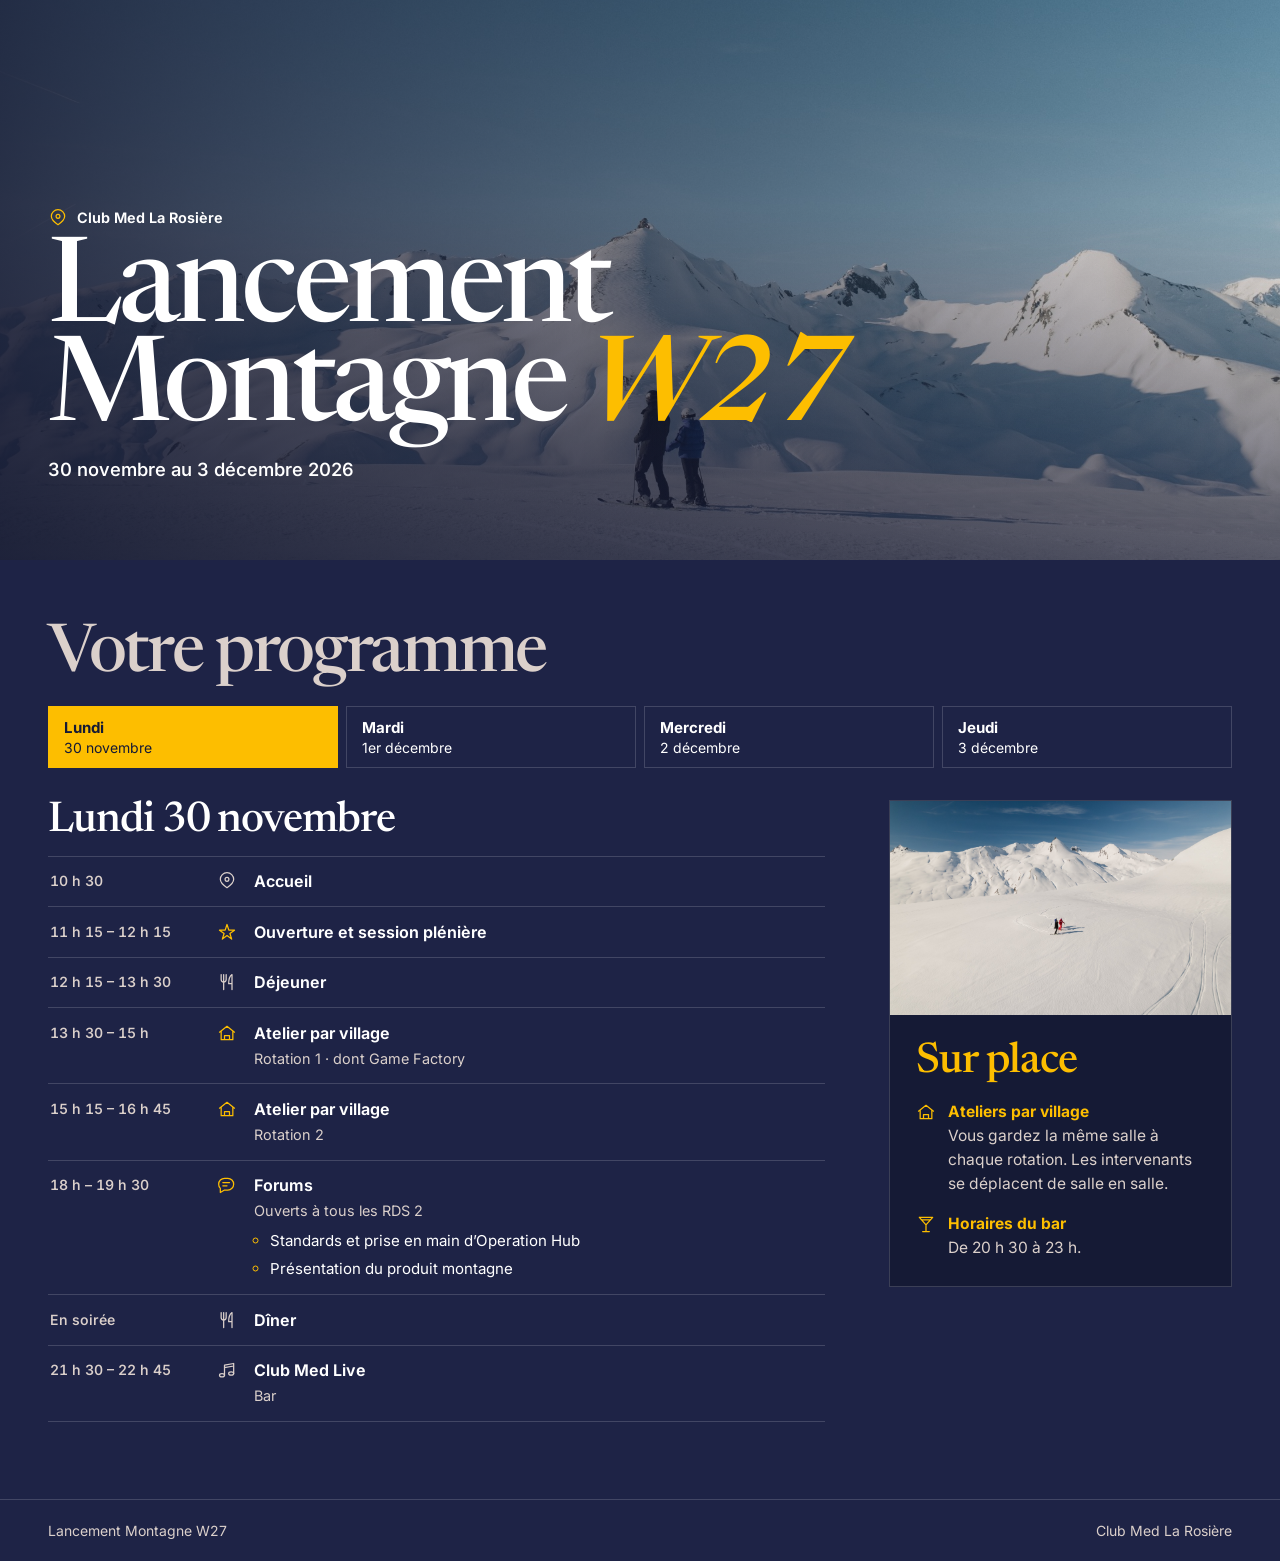
==== index.html @ f96a7f8c "Add files via upload" ====
<!doctype html>
<html lang="fr">
<head>
  <meta charset="utf-8">
  <meta name="viewport" content="width=device-width, initial-scale=1">
  <meta name="description" content="Le programme du Lancement Montagne W27 à La Rosière, du 30 novembre au 3 décembre 2026.">
  <meta name="theme-color" content="#1e2346">
  <title>Programme | Lancement Montagne W27</title>
  <link rel="stylesheet" href="style.css">
  <script src="programme.js" defer></script>
</head>
<body>
  <svg class="sprites" xmlns="http://www.w3.org/2000/svg" aria-hidden="true"><symbol id="icon-pin" viewbox="0 0 24 24"><path d="M20 10c0 5-8 10-8 10S4 15 4 10a8 8 0 1 1 16 0Z"></path><circle cx="12" cy="10" r="2.3"></circle></symbol><symbol id="icon-workshop" viewbox="0 0 24 24"><rect x="3" y="4" width="18" height="12" rx="1.5"></rect><path d="M12 16v4m-4 1h8M7 12l3-3 2 2 4-4"></path></symbol><symbol id="icon-village" viewbox="0 0 24 24"><path d="M3 11l9-7 9 7m-16-1v10h14V10m-10 10v-5h6v5"></path></symbol><symbol id="icon-forum" viewbox="0 0 24 24"><path d="M20 11a7 7 0 0 1-7 7H9l-5 3v-5a7 7 0 0 1-2-5 7 7 0 0 1 7-7h4a7 7 0 0 1 7 7Z"></path><path d="M7 9h8m-8 4h5"></path></symbol><symbol id="icon-bar" viewbox="0 0 24 24"><path d="M4 4h16l-8 9-8-9Zm8 9v7m-4 1h8M7 7h10"></path></symbol><symbol id="icon-meal" viewbox="0 0 24 24"><path d="M5 3v6a3 3 0 0 0 6 0V3M8 3v18m10 0V3c-3 2-4 6-4 11h4"></path></symbol><symbol id="icon-music" viewbox="0 0 24 24"><path d="M9 17V5l11-2v12M9 8l11-2"></path><ellipse cx="6" cy="17" rx="3" ry="2"></ellipse><ellipse cx="17" cy="15" rx="3" ry="2"></ellipse></symbol><symbol id="icon-event" viewbox="0 0 24 24"><path d="M12 3l2.2 6.8H21l-5.5 4 2.1 6.7-5.6-4.2-5.6 4.2 2.1-6.7L3 9.8h6.8L12 3Z"></path></symbol></svg><header class="hero">
    <img class="hero-photo" src="assets/la-rosiere.jpg" alt="" width="2048" height="1365" fetchpriority="high">
    <div class="wrap hero-inner">
      <p class="venue"><svg class="icon" aria-hidden="true" focusable="false" viewbox="0 0 24 24"><use href="#icon-pin"></use></svg>Club Med La Rosière</p>
      <h1>Lancement<br>Montagne <span>W27</span></h1>
      <p class="dates">30 novembre au 3 décembre 2026</p>
    </div>
  </header>
  <main id="programme" class="wrap programme">
    <h2 class="section-title">Votre programme</h2>
    <nav class="day-nav" aria-label="Choisir un jour"><a href="#30-novembre" aria-label="Lundi 30 novembre"><strong>Lundi</strong><span class="date-full">30 novembre</span><span class="date-short" aria-hidden="true">30 nov.</span></a><a href="#1-decembre" aria-label="Mardi 1er décembre"><strong>Mardi</strong><span class="date-full">1er décembre</span><span class="date-short" aria-hidden="true">1er déc.</span></a><a href="#2-decembre" aria-label="Mercredi 2 décembre"><strong>Mercredi</strong><span class="date-full">2 décembre</span><span class="date-short" aria-hidden="true">2 déc.</span></a><a href="#3-decembre" aria-label="Jeudi 3 décembre"><strong>Jeudi</strong><span class="date-full">3 décembre</span><span class="date-short" aria-hidden="true">3 déc.</span></a></nav>
    <div class="layout">
      <div class="schedule"><section id="30-novembre" class="day" aria-labelledby="heading-30-novembre"><h2 id="heading-30-novembre">Lundi 30 novembre</h2><ol class="slots"><li class="slot"><span class="time">10 h 30</span><svg class="icon slot-icon" aria-hidden="true" focusable="false" viewbox="0 0 24 24"><use href="#icon-pin"></use></svg><div><h3>Accueil</h3></div></li><li class="slot emphasis"><span class="time"><span>11 h 15</span><span class="time-dash"> – </span><span class="time-end">12 h 15</span></span><svg class="icon slot-icon" aria-hidden="true" focusable="false" viewbox="0 0 24 24"><use href="#icon-event"></use></svg><div><h3>Ouverture et session plénière</h3></div></li><li class="slot"><span class="time"><span>12 h 15</span><span class="time-dash"> – </span><span class="time-end">13 h 30</span></span><svg class="icon slot-icon" aria-hidden="true" focusable="false" viewbox="0 0 24 24"><use href="#icon-meal"></use></svg><div><h3>Déjeuner</h3></div></li><li class="slot emphasis"><span class="time"><span>13 h 30</span><span class="time-dash"> – </span><span class="time-end">15 h</span></span><svg class="icon slot-icon" aria-hidden="true" focusable="false" viewbox="0 0 24 24"><use href="#icon-village"></use></svg><div><h3>Atelier par village</h3><p>Rotation 1 · dont Game Factory</p></div></li><li class="slot emphasis"><span class="time"><span>15 h 15</span><span class="time-dash"> – </span><span class="time-end">16 h 45</span></span><svg class="icon slot-icon" aria-hidden="true" focusable="false" viewbox="0 0 24 24"><use href="#icon-village"></use></svg><div><h3>Atelier par village</h3><p>Rotation 2</p></div></li><li class="slot emphasis"><span class="time"><span>18 h</span><span class="time-dash"> – </span><span class="time-end">19 h 30</span></span><svg class="icon slot-icon" aria-hidden="true" focusable="false" viewbox="0 0 24 24"><use href="#icon-forum"></use></svg><div><h3>Forums</h3><p>Ouverts à tous les RDS 2</p><ul class="forum-themes"><li>Standards et prise en main d’Operation Hub</li><li>Présentation du produit montagne</li></ul></div></li><li class="slot"><span class="time">En soirée</span><svg class="icon slot-icon" aria-hidden="true" focusable="false" viewbox="0 0 24 24"><use href="#icon-meal"></use></svg><div><h3>Dîner</h3></div></li><li class="slot"><span class="time"><span>21 h 30</span><span class="time-dash"> – </span><span class="time-end">22 h 45</span></span><svg class="icon slot-icon" aria-hidden="true" focusable="false" viewbox="0 0 24 24"><use href="#icon-music"></use></svg><div><h3>Club Med Live</h3><p>Bar</p></div></li></ol></section>
<section id="1-decembre" class="day" aria-labelledby="heading-1-decembre"><h2 id="heading-1-decembre">Mardi 1er décembre</h2><ol class="slots"><li class="slot emphasis"><span class="time"><span>8 h 30</span><span class="time-dash"> – </span><span class="time-end">10 h</span></span><svg class="icon slot-icon" aria-hidden="true" focusable="false" viewbox="0 0 24 24"><use href="#icon-workshop"></use></svg><div><h3>Atelier par filière</h3><p>Bloc 1</p></div></li><li class="slot emphasis"><span class="time"><span>10 h 15</span><span class="time-dash"> – </span><span class="time-end">11 h 45</span></span><svg class="icon slot-icon" aria-hidden="true" focusable="false" viewbox="0 0 24 24"><use href="#icon-workshop"></use></svg><div><h3>Atelier par filière</h3><p>Bloc 2</p></div></li><li class="slot"><span class="time"><span>12 h</span><span class="time-dash"> – </span><span class="time-end">13 h 30</span></span><svg class="icon slot-icon" aria-hidden="true" focusable="false" viewbox="0 0 24 24"><use href="#icon-meal"></use></svg><div><h3>Déjeuner</h3></div></li><li class="slot emphasis"><span class="time"><span>13 h 30</span><span class="time-dash"> – </span><span class="time-end">15 h</span></span><svg class="icon slot-icon" aria-hidden="true" focusable="false" viewbox="0 0 24 24"><use href="#icon-village"></use></svg><div><h3>Atelier par village</h3><p>Rotation 3</p></div></li><li class="slot emphasis"><span class="time"><span>15 h 15</span><span class="time-dash"> – </span><span class="time-end">16 h 45</span></span><svg class="icon slot-icon" aria-hidden="true" focusable="false" viewbox="0 0 24 24"><use href="#icon-village"></use></svg><div><h3>Atelier par village</h3><p>Rotation 4</p></div></li><li class="slot"><span class="time"><span>16 h 30</span><span class="time-dash"> – </span><span class="time-end">18 h</span></span><svg class="icon slot-icon" aria-hidden="true" focusable="false" viewbox="0 0 24 24"><use href="#icon-event"></use></svg><div><h3>Afterwork HYROX · Parcours PEAK</h3><p>Théâtre · horaire à confirmer</p></div></li><li class="slot emphasis"><span class="time"><span>18 h</span><span class="time-dash"> – </span><span class="time-end">19 h 30</span></span><svg class="icon slot-icon" aria-hidden="true" focusable="false" viewbox="0 0 24 24"><use href="#icon-forum"></use></svg><div><h3>Forums</h3><p>Ouverts à tous les RDS 2</p><ul class="forum-themes"><li>Standards et prise en main d’Operation Hub</li><li>Responsabilité pénale du manager et conséquences des délégations de pouvoirs</li></ul></div></li><li class="slot"><span class="time">En soirée</span><svg class="icon slot-icon" aria-hidden="true" focusable="false" viewbox="0 0 24 24"><use href="#icon-meal"></use></svg><div><h3>Dîner</h3></div></li><li class="slot"><span class="time"><span>20 h 30</span><span class="time-dash"> – </span><span class="time-end">21 h 30</span></span><svg class="icon slot-icon" aria-hidden="true" focusable="false" viewbox="0 0 24 24"><use href="#icon-music"></use></svg><div><h3>Club Med Live</h3><p>Bar</p></div></li><li class="slot"><span class="time">21 h 30</span><svg class="icon slot-icon" aria-hidden="true" focusable="false" viewbox="0 0 24 24"><use href="#icon-event"></use></svg><div><h3>Première du spectacle Millenium</h3><p>Théâtre</p></div></li></ol></section>
<section id="2-decembre" class="day" aria-labelledby="heading-2-decembre"><h2 id="heading-2-decembre">Mercredi 2 décembre</h2><ol class="slots"><li class="slot emphasis"><span class="time"><span>8 h 30</span><span class="time-dash"> – </span><span class="time-end">10 h</span></span><svg class="icon slot-icon" aria-hidden="true" focusable="false" viewbox="0 0 24 24"><use href="#icon-workshop"></use></svg><div><h3>Atelier par filière</h3><p>Bloc 3</p></div></li><li class="slot emphasis"><span class="time"><span>10 h 15</span><span class="time-dash"> – </span><span class="time-end">11 h 45</span></span><svg class="icon slot-icon" aria-hidden="true" focusable="false" viewbox="0 0 24 24"><use href="#icon-village"></use></svg><div><h3>Atelier par village</h3><p>Rotation 5</p></div></li><li class="slot"><span class="time"><span>12 h</span><span class="time-dash"> – </span><span class="time-end">13 h 30</span></span><svg class="icon slot-icon" aria-hidden="true" focusable="false" viewbox="0 0 24 24"><use href="#icon-meal"></use></svg><div><h3>Déjeuner</h3></div></li><li class="slot emphasis"><span class="time"><span>13 h 30</span><span class="time-dash"> – </span><span class="time-end">15 h</span></span><svg class="icon slot-icon" aria-hidden="true" focusable="false" viewbox="0 0 24 24"><use href="#icon-village"></use></svg><div><h3>Atelier par village</h3><p>Rotation 6</p></div></li><li class="slot emphasis"><span class="time"><span>15 h 15</span><span class="time-dash"> – </span><span class="time-end">16 h 45</span></span><svg class="icon slot-icon" aria-hidden="true" focusable="false" viewbox="0 0 24 24"><use href="#icon-village"></use></svg><div><h3>Atelier par village</h3><p>Rotation 7</p></div></li><li class="slot"><span class="time"><span>16 h 30</span><span class="time-dash"> – </span><span class="time-end">18 h</span></span><svg class="icon slot-icon" aria-hidden="true" focusable="false" viewbox="0 0 24 24"><use href="#icon-event"></use></svg><div><h3>Afterwork Dift Fondation</h3><p>Théâtre · horaire à confirmer</p></div></li><li class="slot emphasis"><span class="time"><span>18 h</span><span class="time-dash"> – </span><span class="time-end">19 h 30</span></span><svg class="icon slot-icon" aria-hidden="true" focusable="false" viewbox="0 0 24 24"><use href="#icon-forum"></use></svg><div><h3>Forums</h3><p>Ouverts à tous les RDS 2</p><ul class="forum-themes"><li>Responsabilité pénale du manager et conséquences des délégations de pouvoirs</li><li>Questions-réponses de l’atelier village RH</li></ul></div></li><li class="slot"><span class="time">En soirée</span><svg class="icon slot-icon" aria-hidden="true" focusable="false" viewbox="0 0 24 24"><use href="#icon-meal"></use></svg><div><h3>Dîner</h3></div></li><li class="slot"><span class="time">20 h</span><svg class="icon slot-icon" aria-hidden="true" focusable="false" viewbox="0 0 24 24"><use href="#icon-music"></use></svg><div><h3>Happening Live</h3><p>Restaurant</p></div></li><li class="slot"><span class="time"><span>20 h 30</span><span class="time-dash"> – </span><span class="time-end">21 h 30</span></span><svg class="icon slot-icon" aria-hidden="true" focusable="false" viewbox="0 0 24 24"><use href="#icon-music"></use></svg><div><h3>DJ Live</h3><p>Bar</p></div></li><li class="slot"><span class="time"><span>21 h 30</span><span class="time-dash"> – </span><span class="time-end">22 h 30</span></span><svg class="icon slot-icon" aria-hidden="true" focusable="false" viewbox="0 0 24 24"><use href="#icon-music"></use></svg><div><h3>Club Med Live</h3><p>Bar</p></div></li></ol></section>
<section id="3-decembre" class="day" aria-labelledby="heading-3-decembre"><h2 id="heading-3-decembre">Jeudi 3 décembre</h2><ol class="slots"><li class="slot emphasis"><span class="time"><span>8 h 30</span><span class="time-dash"> – </span><span class="time-end">10 h</span></span><svg class="icon slot-icon" aria-hidden="true" focusable="false" viewbox="0 0 24 24"><use href="#icon-workshop"></use></svg><div><h3>Atelier par filière</h3><p>Bloc 4 · Partage de bonnes pratiques</p></div></li><li class="slot emphasis"><span class="time"><span>10 h 15</span><span class="time-dash"> – </span><span class="time-end">11 h 45</span></span><svg class="icon slot-icon" aria-hidden="true" focusable="false" viewbox="0 0 24 24"><use href="#icon-village"></use></svg><div><h3>Atelier par village</h3><p>Rotation 8 · dont Game Factory</p></div></li><li class="slot emphasis"><span class="time"><span>12 h</span><span class="time-dash"> – </span><span class="time-end">12 h 30</span></span><svg class="icon slot-icon" aria-hidden="true" focusable="false" viewbox="0 0 24 24"><use href="#icon-event"></use></svg><div><h3>Clôture du séminaire</h3></div></li><li class="slot"><span class="time"><span>12 h 30</span><span class="time-dash"> – </span><span class="time-end">13 h 30</span></span><svg class="icon slot-icon" aria-hidden="true" focusable="false" viewbox="0 0 24 24"><use href="#icon-meal"></use></svg><div><h3>Déjeuner et départs</h3></div></li></ol></section></div>
      <aside class="practical" aria-label="Informations pratiques">
        <img src="assets/sur-les-pistes.jpg" alt="Pistes enneigées à La Rosière" width="2048" height="1364" loading="lazy">
        <div class="practical-copy">
          <h2>Sur place</h2>
          <div class="practical-item"><svg class="icon" aria-hidden="true" focusable="false" viewbox="0 0 24 24"><use href="#icon-village"></use></svg><p><strong>Ateliers par village</strong><br>Vous gardez la même salle à chaque rotation. Les intervenants se déplacent de salle en salle.</p>
          </div><div class="practical-item"><svg class="icon" aria-hidden="true" focusable="false" viewbox="0 0 24 24"><use href="#icon-bar"></use></svg><p><strong>Horaires du bar</strong><br>De 20 h 30 à 23 h.</p>
        </div></div>
      </aside>
    </div>
  </main>
  <footer><div class="wrap">Lancement Montagne W27 <span>Club Med La Rosière</span></div></footer>
</body>
</html>
---- style.css ----
@font-face {
  font-family: Inter;
  src: url("assets/inter-normal.woff2") format("woff2");
  font-weight: 400 800;
  font-display: swap;
}
@font-face {
  font-family: Newsreader;
  src: url("assets/newsreader-normal.woff2") format("woff2");
  font-weight: 400 700;
  font-display: swap;
}
@font-face {
  font-family: Newsreader;
  src: url("assets/newsreader-italic.woff2") format("woff2");
  font-weight: 400 700;
  font-style: italic;
  font-display: swap;
}
:root {
  color-scheme: dark;
  --navy: #1e2346;
  --deep: #151a35;
  --yellow: #fdbe00;
  --stone: #dbd0cb;
  --white: #ffffff;
  --line: #ffffff29;
  color: var(--white);
  background: var(--navy);
  font: 100%/1.55 Inter, "Segoe UI", sans-serif;
}
* { box-sizing: border-box; }
body { margin: 0; }
h1, h2, h3, p { margin: 0; }
.wrap { width: min(100% - 5rem, 74rem); margin-inline: auto; }
.sprites { position: absolute; width: 0; height: 0; overflow: hidden; }
.icon { width: 1.25rem; height: 1.25rem; fill: none; stroke: currentColor; stroke-width: 1.5; stroke-linecap: round; stroke-linejoin: round; }
.hero {
  position: relative;
  isolation: isolate;
  display: grid;
  align-items: end;
  min-height: clamp(22rem, 44vw, 35rem);
  overflow: hidden;
}
.hero-photo, .hero::after { position: absolute; inset: 0; width: 100%; height: 100%; }
.hero-photo { z-index: -2; object-fit: cover; object-position: 50% 62%; }
.hero::after {
  content: "";
  z-index: -1;
  background: linear-gradient(90deg, #141932d9, #14193262 57%, #14193200),
              linear-gradient(0deg, #151a35af, transparent 63%);
}
.hero-inner { padding-block: 3rem clamp(2.8rem, 6vw, 5.5rem); }
.venue { display: flex; align-items: center; gap: .55rem; font-size: .9rem; font-weight: 650; }
.venue .icon { color: var(--yellow); }
.hero h1 {
  margin: .95rem 0 .8rem;
  font: 480 clamp(3.25rem, 9.2vw, 7.4rem)/.84 Newsreader, Georgia, serif;
  letter-spacing: -.045em;
}
.hero h1 span { color: var(--yellow); font-style: italic; font-weight: 540; white-space: nowrap; }
.dates { font-size: clamp(.92rem, 1.7vw, 1.14rem); font-weight: 550; }
.programme { padding-block: clamp(2rem, 5vw, 4rem) clamp(2.5rem, 6vw, 5rem); }
.section-title { color: var(--stone); font: 500 clamp(2.4rem, 5.2vw, 4.3rem)/.96 Newsreader, Georgia, serif; letter-spacing: -.035em; }
.day-nav { display: grid; grid-template-columns: repeat(4, minmax(0, 1fr)); gap: .5rem; margin: 1.15rem 0 2rem; }
.day-nav a {
  display: grid;
  justify-items: start;
  gap: .1rem;
  min-height: 3.4rem;
  padding: .65rem .95rem;
  border: 1px solid var(--line);
  color: var(--white);
  text-decoration: none;
  line-height: 1.3;
}
.day-nav a:hover { border-color: var(--yellow); }
.day-nav a[aria-current="date"] { background: var(--yellow); border-color: var(--yellow); color: var(--deep); }
.day-nav strong { font-size: .94rem; font-weight: 700; }
.day-nav span { font-size: .875rem; }
a:focus-visible { outline: 2px solid var(--yellow); outline-offset: 4px; }
.layout { display: grid; grid-template-columns: minmax(0, 1fr) minmax(15rem, 29%); gap: clamp(1.4rem, 5vw, 4rem); align-items: start; }
.day { scroll-margin-top: 1rem; }
.day + .day { margin-top: 2.3rem; }
.day[hidden] + .day { margin-top: 0; }
.day h2, .practical h2 { font: 520 clamp(1.8rem, 3.7vw, 2.65rem)/1 Newsreader, Georgia, serif; letter-spacing: -.025em; }
.slots { margin: .8rem 0 0; padding: 0; list-style: none; border-top: 1px solid var(--line); }
.slot { display: grid; grid-template-columns: 9.4rem 1.35rem minmax(0, 1fr); gap: 1rem; padding: .85rem .15rem; align-items: start; border-bottom: 1px solid var(--line); }
.slot-icon { color: var(--stone); margin-top: .07rem; }
.emphasis .slot-icon { color: var(--yellow); }
.slot h3 { font-size: 1rem; font-weight: 650; line-height: 1.4; }
.slot p { margin-top: .2rem; color: var(--stone); font-size: .9rem; }
.time { color: var(--stone); font-size: .88rem; font-weight: 550; font-variant-numeric: tabular-nums; white-space: nowrap; }
.practical { background: var(--deep); border: 1px solid var(--line); }
.practical img { display: block; width: 100%; height: auto; aspect-ratio: 16/10; object-fit: cover; }
.practical-copy { padding: clamp(1.15rem, 2.25vw, 1.65rem); }
.practical h2, .practical strong, .practical .icon { color: var(--yellow); }
.practical-item { display: grid; grid-template-columns: 1.25rem minmax(0, 1fr); gap: .75rem; margin-top: 1rem; }
.practical-item .icon { margin-top: .17rem; }
.practical p { font-size: .97rem; color: var(--stone); }
.practical strong { font-weight: 700; }
footer { border-top: 1px solid var(--line); color: var(--stone); }
footer .wrap { display: flex; justify-content: space-between; flex-wrap: wrap; gap: .3rem 1rem; padding-block: 1.25rem; font-size: .875rem; }
@media (max-width: 48rem) {
  .wrap { width: calc(100% - 2rem); }
  .hero-photo { object-position: 53% 65%; }
  .layout { grid-template-columns: 1fr; gap: 1.75rem; }
  .day-nav { gap: .3rem; margin-bottom: 1.4rem; }
  .day-nav a { padding: .52rem .4rem; }
  .slot { grid-template-columns: 6.9rem 1.2rem minmax(0, 1fr); gap: .58rem; padding-inline: 0; }
  .slot-icon { width: 1.12rem; height: 1.12rem; }
  .practical img { aspect-ratio: 2.4 / 1; }
}
@media (max-width: 30rem) {
  .slot { grid-template-columns: 4.4rem 1.15rem minmax(0, 1fr); }
  .time-end { display: block; }
  .time-end::before { content: "– "; }
  .time-dash { display: none; }
}
@media (max-width: 23rem) {
  .day-nav { grid-template-columns: repeat(2, minmax(0, 1fr)); }
  .hero h1 { font-size: 3.1rem; }
}
@media print {
  :root { color-scheme: light; --navy: #fff; --white: #151a35; --stone: #151a35; --yellow: #151a35; --line: #151a3540; }
  .hero, .practical { background: white; }
  .hero { min-height: auto; }
  .hero-photo, .hero::after, .day-nav, .practical img, footer { display: none; }
  .hero-inner, .programme { padding-block: 0 1rem; }
  .hero h1 { font-size: 2rem; }
  .layout { display: block; }
  .day[hidden] { display: block; }
  .day + .day, .day[hidden] + .day, .practical { margin-top: 1.2rem; }
  .slot { padding-block: .35rem; break-inside: avoid; }
}
.forum-themes { margin: .45rem 0 0; padding-left: 1rem; color: var(--white); font-size: .94rem; }
.forum-themes li + li { margin-top: .3rem; }
.forum-themes li::marker { color: var(--yellow); }
.day-nav .date-short { display: none; }
@media (max-width: 34rem) {
  .day-nav .date-full { display: none; }
  .day-nav .date-short { display: block; }
}
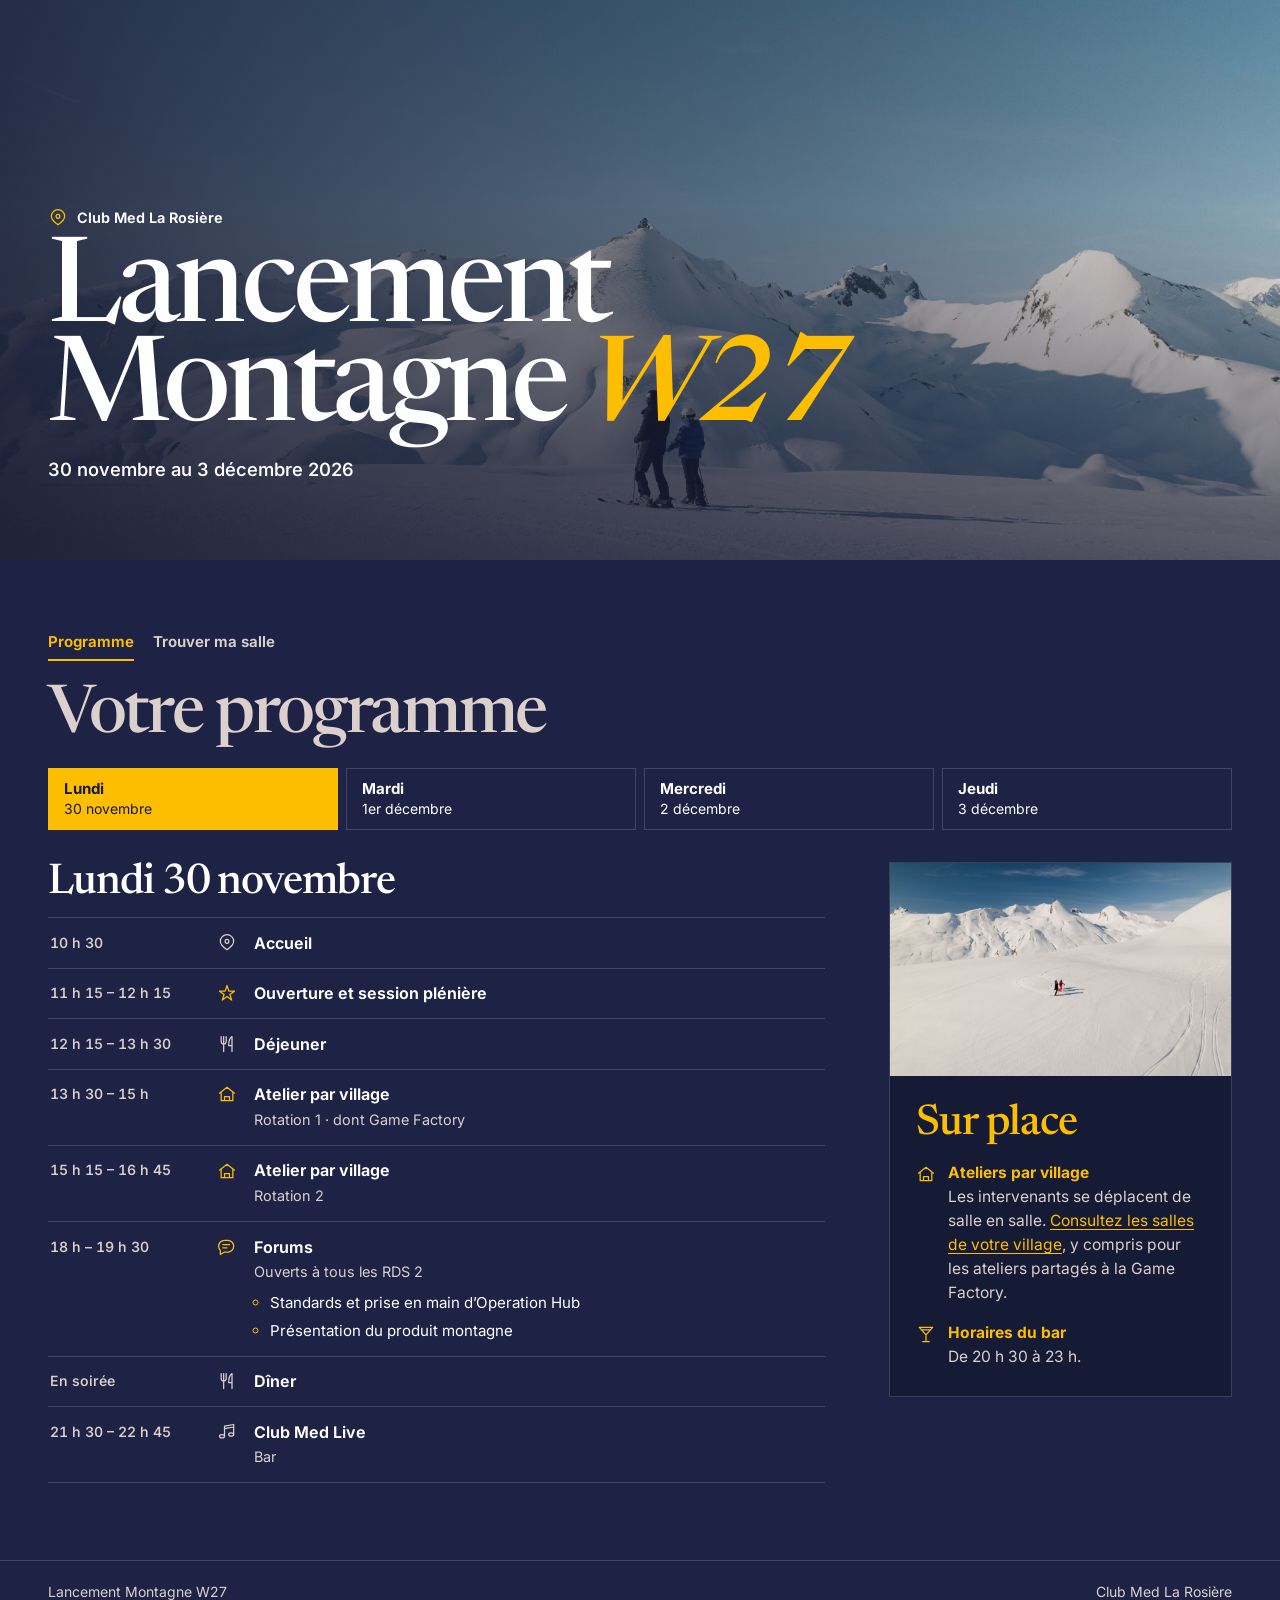
==== commit 09645c84: "Add files via upload" ====
--- a/index.html
+++ b/index.html
@@ -18,7 +18,7 @@
       <p class="dates">30 novembre au 3 décembre 2026</p>
     </div>
   </header>
-  <main id="programme" class="wrap programme">
+  <main id="programme" class="wrap programme"><nav class="site-nav" aria-label="Navigation du séminaire"><a href="index.html" aria-current="page">Programme</a><a href="salles.html">Trouver ma salle</a></nav>
     <h2 class="section-title">Votre programme</h2>
     <nav class="day-nav" aria-label="Choisir un jour"><a href="#30-novembre" aria-label="Lundi 30 novembre"><strong>Lundi</strong><span class="date-full">30 novembre</span><span class="date-short" aria-hidden="true">30 nov.</span></a><a href="#1-decembre" aria-label="Mardi 1er décembre"><strong>Mardi</strong><span class="date-full">1er décembre</span><span class="date-short" aria-hidden="true">1er déc.</span></a><a href="#2-decembre" aria-label="Mercredi 2 décembre"><strong>Mercredi</strong><span class="date-full">2 décembre</span><span class="date-short" aria-hidden="true">2 déc.</span></a><a href="#3-decembre" aria-label="Jeudi 3 décembre"><strong>Jeudi</strong><span class="date-full">3 décembre</span><span class="date-short" aria-hidden="true">3 déc.</span></a></nav>
     <div class="layout">
@@ -30,7 +30,7 @@
         <img src="assets/sur-les-pistes.jpg" alt="Pistes enneigées à La Rosière" width="2048" height="1364" loading="lazy">
         <div class="practical-copy">
           <h2>Sur place</h2>
-          <div class="practical-item"><svg class="icon" aria-hidden="true" focusable="false" viewbox="0 0 24 24"><use href="#icon-village"></use></svg><p><strong>Ateliers par village</strong><br>Vous gardez la même salle à chaque rotation. Les intervenants se déplacent de salle en salle.</p>
+          <div class="practical-item"><svg class="icon" aria-hidden="true" focusable="false" viewbox="0 0 24 24"><use href="#icon-village"></use></svg><p><strong>Ateliers par village</strong><br>Les intervenants se déplacent de salle en salle. <a href="salles.html">Consultez les salles de votre village</a>, y compris pour les ateliers partagés à la Game Factory.</p>
           </div><div class="practical-item"><svg class="icon" aria-hidden="true" focusable="false" viewbox="0 0 24 24"><use href="#icon-bar"></use></svg><p><strong>Horaires du bar</strong><br>De 20 h 30 à 23 h.</p>
         </div></div>
       </aside>
--- a/style.css
+++ b/style.css
@@ -142,3 +142,59 @@
   .day-nav .date-full { display: none; }
   .day-nav .date-short { display: block; }
 }
+
+.site-nav { display: flex; flex-wrap: wrap; gap: .55rem 1.2rem; margin-bottom: 1.5rem; }
+.site-nav a { color: var(--stone); padding: .38rem 0; text-decoration: none; border-bottom: 2px solid transparent; font-size: .9375rem; font-weight: 650; }
+.site-nav a:hover, .site-nav a[aria-current="page"] { color: var(--yellow); border-color: var(--yellow); }
+.practical a { color: var(--yellow); text-underline-offset: .18em; }
+.room-hero { min-height: clamp(16rem, 31vw, 27rem); }
+.room-hero .hero-inner { padding-bottom: clamp(2.1rem, 5vw, 4.4rem); }
+.room-hero h1 { margin-bottom: 0; }
+.room-main { max-width: 49rem; padding-block: 1.5rem 3rem; }
+.room-chat { padding: clamp(1rem, 4vw, 2rem); border: 1px solid var(--line); background: var(--deep); }
+.chat-bubble { width: fit-content; padding: .7rem .95rem; background: var(--navy); border-left: 2px solid var(--yellow); }
+.room-form { display: flex; gap: .5rem; align-items: stretch; margin-top: .9rem; }
+.room-form input, .room-form button, .room-choices button { min-height: 2.85rem; font: inherit; }
+.room-form input { flex: 1; min-width: 0; padding: .55rem .7rem; border: 1px solid #dbd0cb85; border-radius: 0; background: var(--navy); color: var(--white); }
+.room-form input::placeholder { color: var(--stone); }
+.room-form button, .room-choices button { padding: .5rem .75rem; border: 1px solid var(--yellow); background: var(--yellow); color: var(--deep); font-weight: 700; cursor: pointer; }
+.room-form :focus-visible, .room-choices button:focus-visible { outline: 2px solid var(--yellow); outline-offset: 3px; }
+#room-answer:not(:empty) { margin-top: 1.3rem; }
+.room-summary { padding: .95rem 1rem; border-left: 3px solid var(--yellow); background: var(--navy); }
+.room-summary h2 { font: 530 clamp(1.8rem, 5vw, 2.5rem)/1.1 Newsreader, Georgia, serif; }
+.room-summary p { margin-top: .3rem; color: var(--stone); }
+.room-day { font: 530 1.47rem/1.15 Newsreader, Georgia, serif; margin-top: 1.3rem; }
+.room-sessions { list-style: none; padding: 0; margin: .45rem 0 0; border-top: 1px solid var(--line); }
+.room-session { display: grid; grid-template-columns: 8.5rem minmax(0, 1fr); gap: .6rem; padding: .6rem 0; border-bottom: 1px solid var(--line); }
+.session-time { color: var(--stone); font-size: .875rem; font-variant-numeric: tabular-nums; }
+.room-workshop { margin: 0; font-size: .99rem; line-height: 1.4; font-weight: 650; }
+.session-room, .shared-workshop { margin-top: .15rem; font-size: .9rem; }
+.shared-workshop { color: var(--stone); }
+.reference-room, .session-room {
+  display: grid;
+  grid-template-columns: .9em minmax(0, 1fr);
+  align-items: baseline;
+  gap: .35em;
+  color: var(--yellow);
+}
+.reference-room::before, .session-room::before {
+  content: "";
+  width: .9em;
+  height: .9em;
+  align-self: start;
+  margin-top: .29em;
+  background: currentColor;
+  mask: url("data:image/svg+xml,%3Csvg xmlns='http://www.w3.org/2000/svg' viewBox='0 0 24 24' fill='none' stroke='black' stroke-width='2' stroke-linecap='round' stroke-linejoin='round'%3E%3Cpath d='M20 10c0 5-8 10-8 10S4 15 4 10a8 8 0 1 1 16 0Z'/%3E%3Ccircle cx='12' cy='10' r='2.3'/%3E%3C/svg%3E") center / contain no-repeat;
+}
+.changed-room { color: var(--yellow); font-weight: 700; }
+.room-scope { margin-top: .85rem; color: var(--stone); font-size: .9rem; }
+.room-choices { display: flex; flex-wrap: wrap; gap: .45rem; margin-top: .75rem; }
+.room-choices button { border-color: var(--line); background: var(--navy); color: var(--white); font-weight: 550; }
+.visually-hidden { position: absolute; width: 1px; height: 1px; margin: -1px; padding: 0; overflow: hidden; clip-path: inset(50%); white-space: nowrap; }
+@media (max-width: 32rem) {
+  .room-hero h1 { font-size: clamp(2.85rem, 9.3vw, 4.25rem); }
+  .room-hero h1 span { white-space: normal; }
+  .room-form { flex-wrap: wrap; }
+  .room-form input { flex-basis: 9.5rem; }
+  .room-session { grid-template-columns: 1fr; gap: .18rem; }
+}
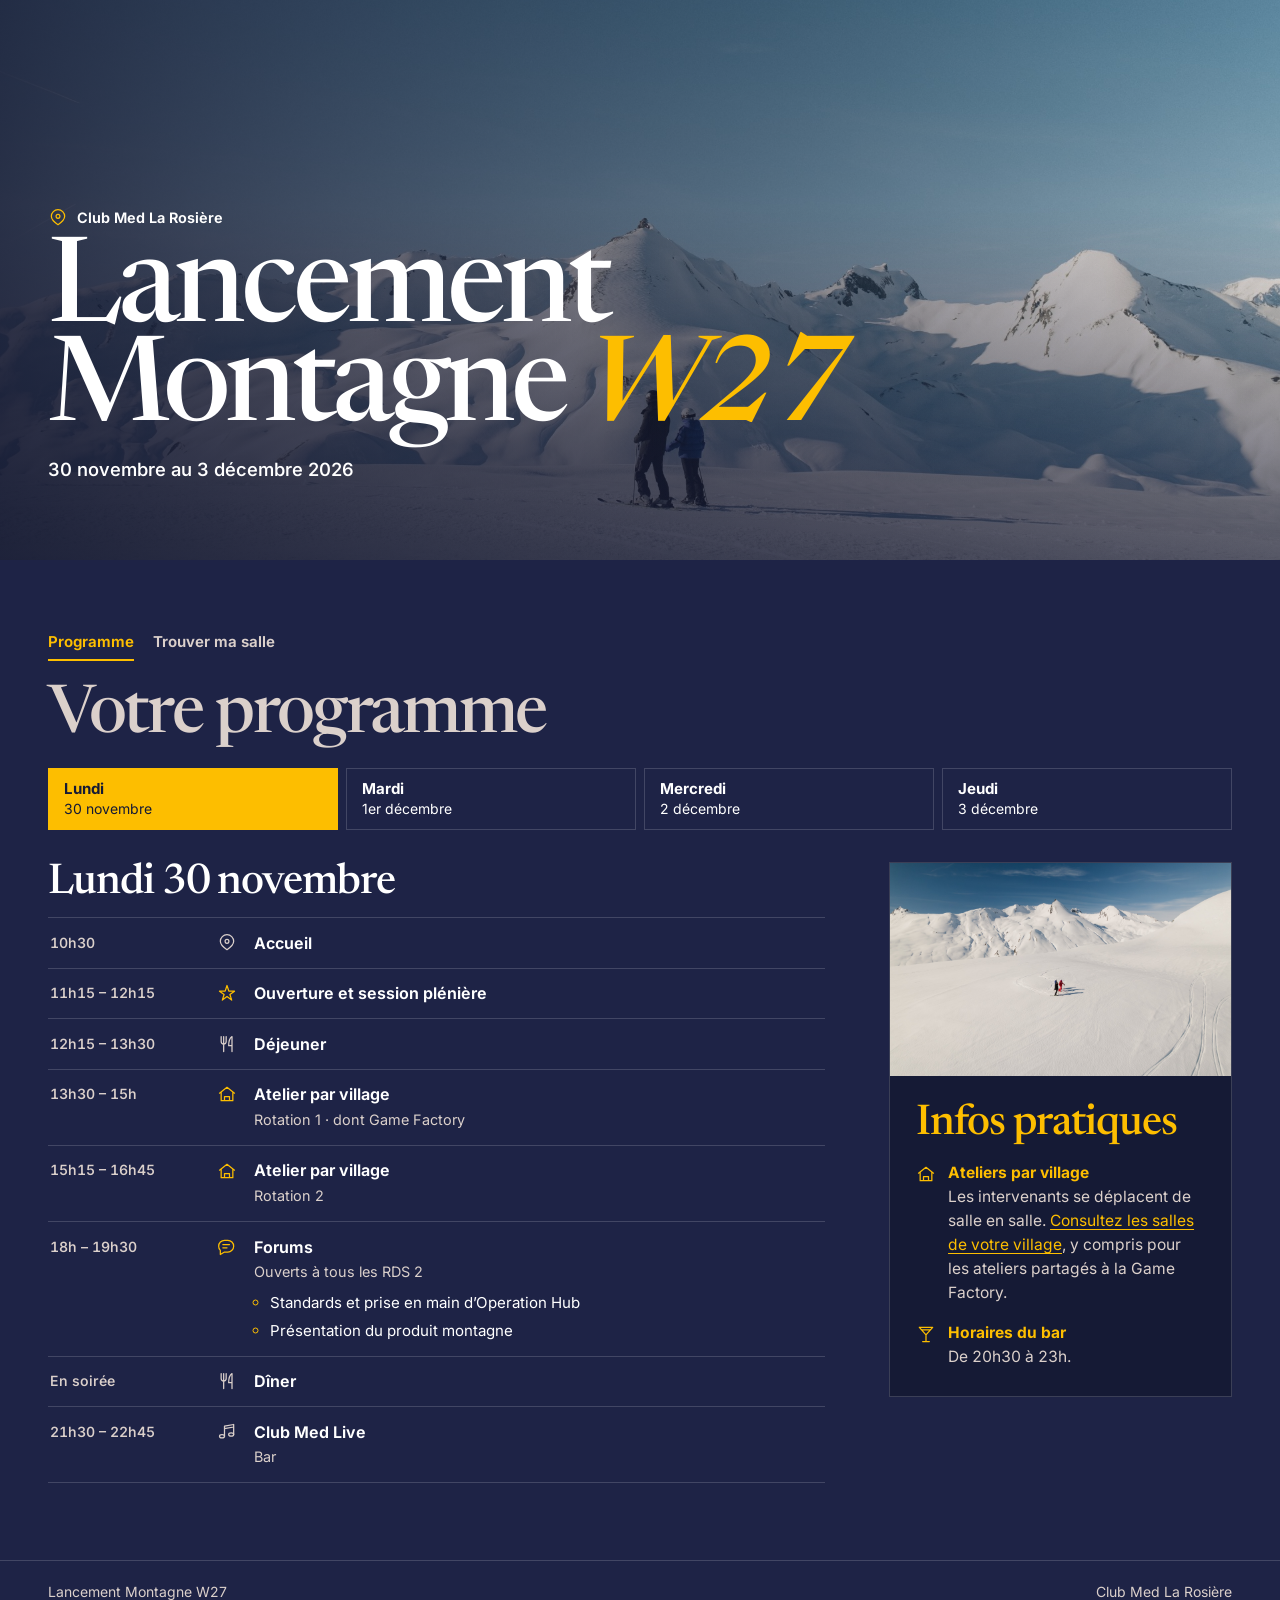
==== commit 0d28a4b5: "Add files via upload" ====
--- a/index.html
+++ b/index.html
@@ -22,16 +22,16 @@
     <h2 class="section-title">Votre programme</h2>
     <nav class="day-nav" aria-label="Choisir un jour"><a href="#30-novembre" aria-label="Lundi 30 novembre"><strong>Lundi</strong><span class="date-full">30 novembre</span><span class="date-short" aria-hidden="true">30 nov.</span></a><a href="#1-decembre" aria-label="Mardi 1er décembre"><strong>Mardi</strong><span class="date-full">1er décembre</span><span class="date-short" aria-hidden="true">1er déc.</span></a><a href="#2-decembre" aria-label="Mercredi 2 décembre"><strong>Mercredi</strong><span class="date-full">2 décembre</span><span class="date-short" aria-hidden="true">2 déc.</span></a><a href="#3-decembre" aria-label="Jeudi 3 décembre"><strong>Jeudi</strong><span class="date-full">3 décembre</span><span class="date-short" aria-hidden="true">3 déc.</span></a></nav>
     <div class="layout">
-      <div class="schedule"><section id="30-novembre" class="day" aria-labelledby="heading-30-novembre"><h2 id="heading-30-novembre">Lundi 30 novembre</h2><ol class="slots"><li class="slot"><span class="time">10 h 30</span><svg class="icon slot-icon" aria-hidden="true" focusable="false" viewbox="0 0 24 24"><use href="#icon-pin"></use></svg><div><h3>Accueil</h3></div></li><li class="slot emphasis"><span class="time"><span>11 h 15</span><span class="time-dash"> – </span><span class="time-end">12 h 15</span></span><svg class="icon slot-icon" aria-hidden="true" focusable="false" viewbox="0 0 24 24"><use href="#icon-event"></use></svg><div><h3>Ouverture et session plénière</h3></div></li><li class="slot"><span class="time"><span>12 h 15</span><span class="time-dash"> – </span><span class="time-end">13 h 30</span></span><svg class="icon slot-icon" aria-hidden="true" focusable="false" viewbox="0 0 24 24"><use href="#icon-meal"></use></svg><div><h3>Déjeuner</h3></div></li><li class="slot emphasis"><span class="time"><span>13 h 30</span><span class="time-dash"> – </span><span class="time-end">15 h</span></span><svg class="icon slot-icon" aria-hidden="true" focusable="false" viewbox="0 0 24 24"><use href="#icon-village"></use></svg><div><h3>Atelier par village</h3><p>Rotation 1 · dont Game Factory</p></div></li><li class="slot emphasis"><span class="time"><span>15 h 15</span><span class="time-dash"> – </span><span class="time-end">16 h 45</span></span><svg class="icon slot-icon" aria-hidden="true" focusable="false" viewbox="0 0 24 24"><use href="#icon-village"></use></svg><div><h3>Atelier par village</h3><p>Rotation 2</p></div></li><li class="slot emphasis"><span class="time"><span>18 h</span><span class="time-dash"> – </span><span class="time-end">19 h 30</span></span><svg class="icon slot-icon" aria-hidden="true" focusable="false" viewbox="0 0 24 24"><use href="#icon-forum"></use></svg><div><h3>Forums</h3><p>Ouverts à tous les RDS 2</p><ul class="forum-themes"><li>Standards et prise en main d’Operation Hub</li><li>Présentation du produit montagne</li></ul></div></li><li class="slot"><span class="time">En soirée</span><svg class="icon slot-icon" aria-hidden="true" focusable="false" viewbox="0 0 24 24"><use href="#icon-meal"></use></svg><div><h3>Dîner</h3></div></li><li class="slot"><span class="time"><span>21 h 30</span><span class="time-dash"> – </span><span class="time-end">22 h 45</span></span><svg class="icon slot-icon" aria-hidden="true" focusable="false" viewbox="0 0 24 24"><use href="#icon-music"></use></svg><div><h3>Club Med Live</h3><p>Bar</p></div></li></ol></section>
-<section id="1-decembre" class="day" aria-labelledby="heading-1-decembre"><h2 id="heading-1-decembre">Mardi 1er décembre</h2><ol class="slots"><li class="slot emphasis"><span class="time"><span>8 h 30</span><span class="time-dash"> – </span><span class="time-end">10 h</span></span><svg class="icon slot-icon" aria-hidden="true" focusable="false" viewbox="0 0 24 24"><use href="#icon-workshop"></use></svg><div><h3>Atelier par filière</h3><p>Bloc 1</p></div></li><li class="slot emphasis"><span class="time"><span>10 h 15</span><span class="time-dash"> – </span><span class="time-end">11 h 45</span></span><svg class="icon slot-icon" aria-hidden="true" focusable="false" viewbox="0 0 24 24"><use href="#icon-workshop"></use></svg><div><h3>Atelier par filière</h3><p>Bloc 2</p></div></li><li class="slot"><span class="time"><span>12 h</span><span class="time-dash"> – </span><span class="time-end">13 h 30</span></span><svg class="icon slot-icon" aria-hidden="true" focusable="false" viewbox="0 0 24 24"><use href="#icon-meal"></use></svg><div><h3>Déjeuner</h3></div></li><li class="slot emphasis"><span class="time"><span>13 h 30</span><span class="time-dash"> – </span><span class="time-end">15 h</span></span><svg class="icon slot-icon" aria-hidden="true" focusable="false" viewbox="0 0 24 24"><use href="#icon-village"></use></svg><div><h3>Atelier par village</h3><p>Rotation 3</p></div></li><li class="slot emphasis"><span class="time"><span>15 h 15</span><span class="time-dash"> – </span><span class="time-end">16 h 45</span></span><svg class="icon slot-icon" aria-hidden="true" focusable="false" viewbox="0 0 24 24"><use href="#icon-village"></use></svg><div><h3>Atelier par village</h3><p>Rotation 4</p></div></li><li class="slot"><span class="time"><span>16 h 30</span><span class="time-dash"> – </span><span class="time-end">18 h</span></span><svg class="icon slot-icon" aria-hidden="true" focusable="false" viewbox="0 0 24 24"><use href="#icon-event"></use></svg><div><h3>Afterwork HYROX · Parcours PEAK</h3><p>Théâtre · horaire à confirmer</p></div></li><li class="slot emphasis"><span class="time"><span>18 h</span><span class="time-dash"> – </span><span class="time-end">19 h 30</span></span><svg class="icon slot-icon" aria-hidden="true" focusable="false" viewbox="0 0 24 24"><use href="#icon-forum"></use></svg><div><h3>Forums</h3><p>Ouverts à tous les RDS 2</p><ul class="forum-themes"><li>Standards et prise en main d’Operation Hub</li><li>Responsabilité pénale du manager et conséquences des délégations de pouvoirs</li></ul></div></li><li class="slot"><span class="time">En soirée</span><svg class="icon slot-icon" aria-hidden="true" focusable="false" viewbox="0 0 24 24"><use href="#icon-meal"></use></svg><div><h3>Dîner</h3></div></li><li class="slot"><span class="time"><span>20 h 30</span><span class="time-dash"> – </span><span class="time-end">21 h 30</span></span><svg class="icon slot-icon" aria-hidden="true" focusable="false" viewbox="0 0 24 24"><use href="#icon-music"></use></svg><div><h3>Club Med Live</h3><p>Bar</p></div></li><li class="slot"><span class="time">21 h 30</span><svg class="icon slot-icon" aria-hidden="true" focusable="false" viewbox="0 0 24 24"><use href="#icon-event"></use></svg><div><h3>Première du spectacle Millenium</h3><p>Théâtre</p></div></li></ol></section>
-<section id="2-decembre" class="day" aria-labelledby="heading-2-decembre"><h2 id="heading-2-decembre">Mercredi 2 décembre</h2><ol class="slots"><li class="slot emphasis"><span class="time"><span>8 h 30</span><span class="time-dash"> – </span><span class="time-end">10 h</span></span><svg class="icon slot-icon" aria-hidden="true" focusable="false" viewbox="0 0 24 24"><use href="#icon-workshop"></use></svg><div><h3>Atelier par filière</h3><p>Bloc 3</p></div></li><li class="slot emphasis"><span class="time"><span>10 h 15</span><span class="time-dash"> – </span><span class="time-end">11 h 45</span></span><svg class="icon slot-icon" aria-hidden="true" focusable="false" viewbox="0 0 24 24"><use href="#icon-village"></use></svg><div><h3>Atelier par village</h3><p>Rotation 5</p></div></li><li class="slot"><span class="time"><span>12 h</span><span class="time-dash"> – </span><span class="time-end">13 h 30</span></span><svg class="icon slot-icon" aria-hidden="true" focusable="false" viewbox="0 0 24 24"><use href="#icon-meal"></use></svg><div><h3>Déjeuner</h3></div></li><li class="slot emphasis"><span class="time"><span>13 h 30</span><span class="time-dash"> – </span><span class="time-end">15 h</span></span><svg class="icon slot-icon" aria-hidden="true" focusable="false" viewbox="0 0 24 24"><use href="#icon-village"></use></svg><div><h3>Atelier par village</h3><p>Rotation 6</p></div></li><li class="slot emphasis"><span class="time"><span>15 h 15</span><span class="time-dash"> – </span><span class="time-end">16 h 45</span></span><svg class="icon slot-icon" aria-hidden="true" focusable="false" viewbox="0 0 24 24"><use href="#icon-village"></use></svg><div><h3>Atelier par village</h3><p>Rotation 7</p></div></li><li class="slot"><span class="time"><span>16 h 30</span><span class="time-dash"> – </span><span class="time-end">18 h</span></span><svg class="icon slot-icon" aria-hidden="true" focusable="false" viewbox="0 0 24 24"><use href="#icon-event"></use></svg><div><h3>Afterwork Dift Fondation</h3><p>Théâtre · horaire à confirmer</p></div></li><li class="slot emphasis"><span class="time"><span>18 h</span><span class="time-dash"> – </span><span class="time-end">19 h 30</span></span><svg class="icon slot-icon" aria-hidden="true" focusable="false" viewbox="0 0 24 24"><use href="#icon-forum"></use></svg><div><h3>Forums</h3><p>Ouverts à tous les RDS 2</p><ul class="forum-themes"><li>Responsabilité pénale du manager et conséquences des délégations de pouvoirs</li><li>Questions-réponses de l’atelier village RH</li></ul></div></li><li class="slot"><span class="time">En soirée</span><svg class="icon slot-icon" aria-hidden="true" focusable="false" viewbox="0 0 24 24"><use href="#icon-meal"></use></svg><div><h3>Dîner</h3></div></li><li class="slot"><span class="time">20 h</span><svg class="icon slot-icon" aria-hidden="true" focusable="false" viewbox="0 0 24 24"><use href="#icon-music"></use></svg><div><h3>Happening Live</h3><p>Restaurant</p></div></li><li class="slot"><span class="time"><span>20 h 30</span><span class="time-dash"> – </span><span class="time-end">21 h 30</span></span><svg class="icon slot-icon" aria-hidden="true" focusable="false" viewbox="0 0 24 24"><use href="#icon-music"></use></svg><div><h3>DJ Live</h3><p>Bar</p></div></li><li class="slot"><span class="time"><span>21 h 30</span><span class="time-dash"> – </span><span class="time-end">22 h 30</span></span><svg class="icon slot-icon" aria-hidden="true" focusable="false" viewbox="0 0 24 24"><use href="#icon-music"></use></svg><div><h3>Club Med Live</h3><p>Bar</p></div></li></ol></section>
-<section id="3-decembre" class="day" aria-labelledby="heading-3-decembre"><h2 id="heading-3-decembre">Jeudi 3 décembre</h2><ol class="slots"><li class="slot emphasis"><span class="time"><span>8 h 30</span><span class="time-dash"> – </span><span class="time-end">10 h</span></span><svg class="icon slot-icon" aria-hidden="true" focusable="false" viewbox="0 0 24 24"><use href="#icon-workshop"></use></svg><div><h3>Atelier par filière</h3><p>Bloc 4 · Partage de bonnes pratiques</p></div></li><li class="slot emphasis"><span class="time"><span>10 h 15</span><span class="time-dash"> – </span><span class="time-end">11 h 45</span></span><svg class="icon slot-icon" aria-hidden="true" focusable="false" viewbox="0 0 24 24"><use href="#icon-village"></use></svg><div><h3>Atelier par village</h3><p>Rotation 8 · dont Game Factory</p></div></li><li class="slot emphasis"><span class="time"><span>12 h</span><span class="time-dash"> – </span><span class="time-end">12 h 30</span></span><svg class="icon slot-icon" aria-hidden="true" focusable="false" viewbox="0 0 24 24"><use href="#icon-event"></use></svg><div><h3>Clôture du séminaire</h3></div></li><li class="slot"><span class="time"><span>12 h 30</span><span class="time-dash"> – </span><span class="time-end">13 h 30</span></span><svg class="icon slot-icon" aria-hidden="true" focusable="false" viewbox="0 0 24 24"><use href="#icon-meal"></use></svg><div><h3>Déjeuner et départs</h3></div></li></ol></section></div>
+      <div class="schedule"><section id="30-novembre" class="day" aria-labelledby="heading-30-novembre"><h2 id="heading-30-novembre">Lundi 30 novembre</h2><ol class="slots"><li class="slot"><span class="time">10h30</span></span><svg class="icon slot-icon" aria-hidden="true" focusable="false" viewbox="0 0 24 24"><use href="#icon-pin"></use></svg><div><h3>Accueil</h3></div></li><li class="slot emphasis"><span class="time">11h15 – 12h15</span></span><svg class="icon slot-icon" aria-hidden="true" focusable="false" viewbox="0 0 24 24"><use href="#icon-event"></use></svg><div><h3>Ouverture et session plénière</h3></div></li><li class="slot"><span class="time">12h15 – 13h30</span></span><svg class="icon slot-icon" aria-hidden="true" focusable="false" viewbox="0 0 24 24"><use href="#icon-meal"></use></svg><div><h3>Déjeuner</h3></div></li><li class="slot emphasis"><span class="time">13h30 – 15h</span></span><svg class="icon slot-icon" aria-hidden="true" focusable="false" viewbox="0 0 24 24"><use href="#icon-village"></use></svg><div><h3>Atelier par village</h3><p>Rotation 1 · dont Game Factory</p></div></li><li class="slot emphasis"><span class="time">15h15 – 16h45</span></span><svg class="icon slot-icon" aria-hidden="true" focusable="false" viewbox="0 0 24 24"><use href="#icon-village"></use></svg><div><h3>Atelier par village</h3><p>Rotation 2</p></div></li><li class="slot emphasis"><span class="time">18h – 19h30</span></span><svg class="icon slot-icon" aria-hidden="true" focusable="false" viewbox="0 0 24 24"><use href="#icon-forum"></use></svg><div><h3>Forums</h3><p>Ouverts à tous les RDS 2</p><ul class="forum-themes"><li>Standards et prise en main d’Operation Hub</li><li>Présentation du produit montagne</li></ul></div></li><li class="slot"><span class="time">En soirée</span></span><svg class="icon slot-icon" aria-hidden="true" focusable="false" viewbox="0 0 24 24"><use href="#icon-meal"></use></svg><div><h3>Dîner</h3></div></li><li class="slot"><span class="time">21h30 – 22h45</span></span><svg class="icon slot-icon" aria-hidden="true" focusable="false" viewbox="0 0 24 24"><use href="#icon-music"></use></svg><div><h3>Club Med Live</h3><p>Bar</p></div></li></ol></section>
+<section id="1-decembre" class="day" aria-labelledby="heading-1-decembre"><h2 id="heading-1-decembre">Mardi 1er décembre</h2><ol class="slots"><li class="slot emphasis"><span class="time">8h30 – 10h</span></span><svg class="icon slot-icon" aria-hidden="true" focusable="false" viewbox="0 0 24 24"><use href="#icon-workshop"></use></svg><div><h3>Atelier par filière</h3><p>Bloc 1</p></div></li><li class="slot emphasis"><span class="time">10h15 – 11h45</span></span><svg class="icon slot-icon" aria-hidden="true" focusable="false" viewbox="0 0 24 24"><use href="#icon-workshop"></use></svg><div><h3>Atelier par filière</h3><p>Bloc 2</p></div></li><li class="slot"><span class="time">12h – 13h30</span></span><svg class="icon slot-icon" aria-hidden="true" focusable="false" viewbox="0 0 24 24"><use href="#icon-meal"></use></svg><div><h3>Déjeuner</h3></div></li><li class="slot emphasis"><span class="time">13h30 – 15h</span></span><svg class="icon slot-icon" aria-hidden="true" focusable="false" viewbox="0 0 24 24"><use href="#icon-village"></use></svg><div><h3>Atelier par village</h3><p>Rotation 3</p></div></li><li class="slot emphasis"><span class="time">15h15 – 16h45</span></span><svg class="icon slot-icon" aria-hidden="true" focusable="false" viewbox="0 0 24 24"><use href="#icon-village"></use></svg><div><h3>Atelier par village</h3><p>Rotation 4</p></div></li><li class="slot"><span class="time">16h30 – 18h</span></span><svg class="icon slot-icon" aria-hidden="true" focusable="false" viewbox="0 0 24 24"><use href="#icon-event"></use></svg><div><h3>Afterwork HYROX · Parcours PEAK</h3><p>Théâtre · horaire à confirmer</p></div></li><li class="slot emphasis"><span class="time">18h – 19h30</span></span><svg class="icon slot-icon" aria-hidden="true" focusable="false" viewbox="0 0 24 24"><use href="#icon-forum"></use></svg><div><h3>Forums</h3><p>Ouverts à tous les RDS 2</p><ul class="forum-themes"><li>Standards et prise en main d’Operation Hub</li><li>Responsabilité pénale du manager et conséquences des délégations de pouvoirs</li></ul></div></li><li class="slot"><span class="time">En soirée</span></span><svg class="icon slot-icon" aria-hidden="true" focusable="false" viewbox="0 0 24 24"><use href="#icon-meal"></use></svg><div><h3>Dîner</h3></div></li><li class="slot"><span class="time">20h30 – 21h30</span></span><svg class="icon slot-icon" aria-hidden="true" focusable="false" viewbox="0 0 24 24"><use href="#icon-music"></use></svg><div><h3>Club Med Live</h3><p>Bar</p></div></li><li class="slot"><span class="time">21h30</span></span><svg class="icon slot-icon" aria-hidden="true" focusable="false" viewbox="0 0 24 24"><use href="#icon-event"></use></svg><div><h3>Première du spectacle Millenium</h3><p>Théâtre</p></div></li></ol></section>
+<section id="2-decembre" class="day" aria-labelledby="heading-2-decembre"><h2 id="heading-2-decembre">Mercredi 2 décembre</h2><ol class="slots"><li class="slot emphasis"><span class="time">8h30 – 10h</span></span><svg class="icon slot-icon" aria-hidden="true" focusable="false" viewbox="0 0 24 24"><use href="#icon-workshop"></use></svg><div><h3>Atelier par filière</h3><p>Bloc 3</p></div></li><li class="slot emphasis"><span class="time">10h15 – 11h45</span></span><svg class="icon slot-icon" aria-hidden="true" focusable="false" viewbox="0 0 24 24"><use href="#icon-village"></use></svg><div><h3>Atelier par village</h3><p>Rotation 5</p></div></li><li class="slot"><span class="time">12h – 13h30</span></span><svg class="icon slot-icon" aria-hidden="true" focusable="false" viewbox="0 0 24 24"><use href="#icon-meal"></use></svg><div><h3>Déjeuner</h3></div></li><li class="slot emphasis"><span class="time">13h30 – 15h</span></span><svg class="icon slot-icon" aria-hidden="true" focusable="false" viewbox="0 0 24 24"><use href="#icon-village"></use></svg><div><h3>Atelier par village</h3><p>Rotation 6</p></div></li><li class="slot emphasis"><span class="time">15h15 – 16h45</span></span><svg class="icon slot-icon" aria-hidden="true" focusable="false" viewbox="0 0 24 24"><use href="#icon-village"></use></svg><div><h3>Atelier par village</h3><p>Rotation 7</p></div></li><li class="slot"><span class="time">16h30 – 18h</span></span><svg class="icon slot-icon" aria-hidden="true" focusable="false" viewbox="0 0 24 24"><use href="#icon-event"></use></svg><div><h3>Afterwork Dift Fondation</h3><p>Théâtre · horaire à confirmer</p></div></li><li class="slot emphasis"><span class="time">18h – 19h30</span></span><svg class="icon slot-icon" aria-hidden="true" focusable="false" viewbox="0 0 24 24"><use href="#icon-forum"></use></svg><div><h3>Forums</h3><p>Ouverts à tous les RDS 2</p><ul class="forum-themes"><li>Responsabilité pénale du manager et conséquences des délégations de pouvoirs</li><li>Questions-réponses de l’atelier village RH</li></ul></div></li><li class="slot"><span class="time">En soirée</span></span><svg class="icon slot-icon" aria-hidden="true" focusable="false" viewbox="0 0 24 24"><use href="#icon-meal"></use></svg><div><h3>Dîner</h3></div></li><li class="slot"><span class="time">20h</span></span><svg class="icon slot-icon" aria-hidden="true" focusable="false" viewbox="0 0 24 24"><use href="#icon-music"></use></svg><div><h3>Happening Live</h3><p>Restaurant</p></div></li><li class="slot"><span class="time">20h30 – 21h30</span></span><svg class="icon slot-icon" aria-hidden="true" focusable="false" viewbox="0 0 24 24"><use href="#icon-music"></use></svg><div><h3>DJ Live</h3><p>Bar</p></div></li><li class="slot"><span class="time">21h30 – 22h30</span></span><svg class="icon slot-icon" aria-hidden="true" focusable="false" viewbox="0 0 24 24"><use href="#icon-music"></use></svg><div><h3>Club Med Live</h3><p>Bar</p></div></li></ol></section>
+<section id="3-decembre" class="day" aria-labelledby="heading-3-decembre"><h2 id="heading-3-decembre">Jeudi 3 décembre</h2><ol class="slots"><li class="slot emphasis"><span class="time">8h30 – 10h</span></span><svg class="icon slot-icon" aria-hidden="true" focusable="false" viewbox="0 0 24 24"><use href="#icon-workshop"></use></svg><div><h3>Atelier par filière</h3><p>Bloc 4 · Partage de bonnes pratiques</p></div></li><li class="slot emphasis"><span class="time">10h15 – 11h45</span></span><svg class="icon slot-icon" aria-hidden="true" focusable="false" viewbox="0 0 24 24"><use href="#icon-village"></use></svg><div><h3>Atelier par village</h3><p>Rotation 8 · dont Game Factory</p></div></li><li class="slot emphasis"><span class="time">12h – 12h30</span></span><svg class="icon slot-icon" aria-hidden="true" focusable="false" viewbox="0 0 24 24"><use href="#icon-event"></use></svg><div><h3>Clôture du séminaire</h3></div></li><li class="slot"><span class="time">12h30 – 13h30</span></span><svg class="icon slot-icon" aria-hidden="true" focusable="false" viewbox="0 0 24 24"><use href="#icon-meal"></use></svg><div><h3>Déjeuner et départs</h3></div></li></ol></section></div>
       <aside class="practical" aria-label="Informations pratiques">
         <img src="assets/sur-les-pistes.jpg" alt="Pistes enneigées à La Rosière" width="2048" height="1364" loading="lazy">
         <div class="practical-copy">
-          <h2>Sur place</h2>
+          <h2>Infos pratiques</h2>
           <div class="practical-item"><svg class="icon" aria-hidden="true" focusable="false" viewbox="0 0 24 24"><use href="#icon-village"></use></svg><p><strong>Ateliers par village</strong><br>Les intervenants se déplacent de salle en salle. <a href="salles.html">Consultez les salles de votre village</a>, y compris pour les ateliers partagés à la Game Factory.</p>
-          </div><div class="practical-item"><svg class="icon" aria-hidden="true" focusable="false" viewbox="0 0 24 24"><use href="#icon-bar"></use></svg><p><strong>Horaires du bar</strong><br>De 20 h 30 à 23 h.</p>
+          </div><div class="practical-item"><svg class="icon" aria-hidden="true" focusable="false" viewbox="0 0 24 24"><use href="#icon-bar"></use></svg><p><strong>Horaires du bar</strong><br>De <span class="bar-hours">20h30 à 23h</span>.</p>
         </div></div>
       </aside>
     </div>
--- a/style.css
+++ b/style.css
@@ -113,10 +113,14 @@
   .practical img { aspect-ratio: 2.4 / 1; }
 }
 @media (max-width: 30rem) {
-  .slot { grid-template-columns: 4.4rem 1.15rem minmax(0, 1fr); }
-  .time-end { display: block; }
-  .time-end::before { content: "– "; }
-  .time-dash { display: none; }
+  .slot {
+    grid-template-columns: 1.2rem minmax(0, 1fr);
+    column-gap: .65rem;
+    row-gap: .2rem;
+  }
+  .slot .time { grid-column: 2; grid-row: 1; }
+  .slot > .slot-icon { grid-column: 1; grid-row: 2; }
+  .slot > div { grid-column: 2; grid-row: 2; }
 }
 @media (max-width: 23rem) {
   .day-nav { grid-template-columns: repeat(2, minmax(0, 1fr)); }
@@ -198,3 +202,18 @@
   .room-form input { flex-basis: 9.5rem; }
   .room-session { grid-template-columns: 1fr; gap: .18rem; }
 }
+
+.time, .session-time, .bar-hours {
+  font-family: Inter, "Segoe UI", sans-serif;
+  font-variant-numeric: tabular-nums;
+}
+.session-time, .bar-hours { white-space: nowrap; }
+.village-picker { margin-top: .75rem; }
+.village-picker summary {
+  width: fit-content;
+  padding: .6rem .15rem;
+  color: var(--yellow);
+  font-weight: 650;
+  cursor: pointer;
+}
+.village-picker summary:focus-visible { outline: 2px solid var(--yellow); outline-offset: 2px; }
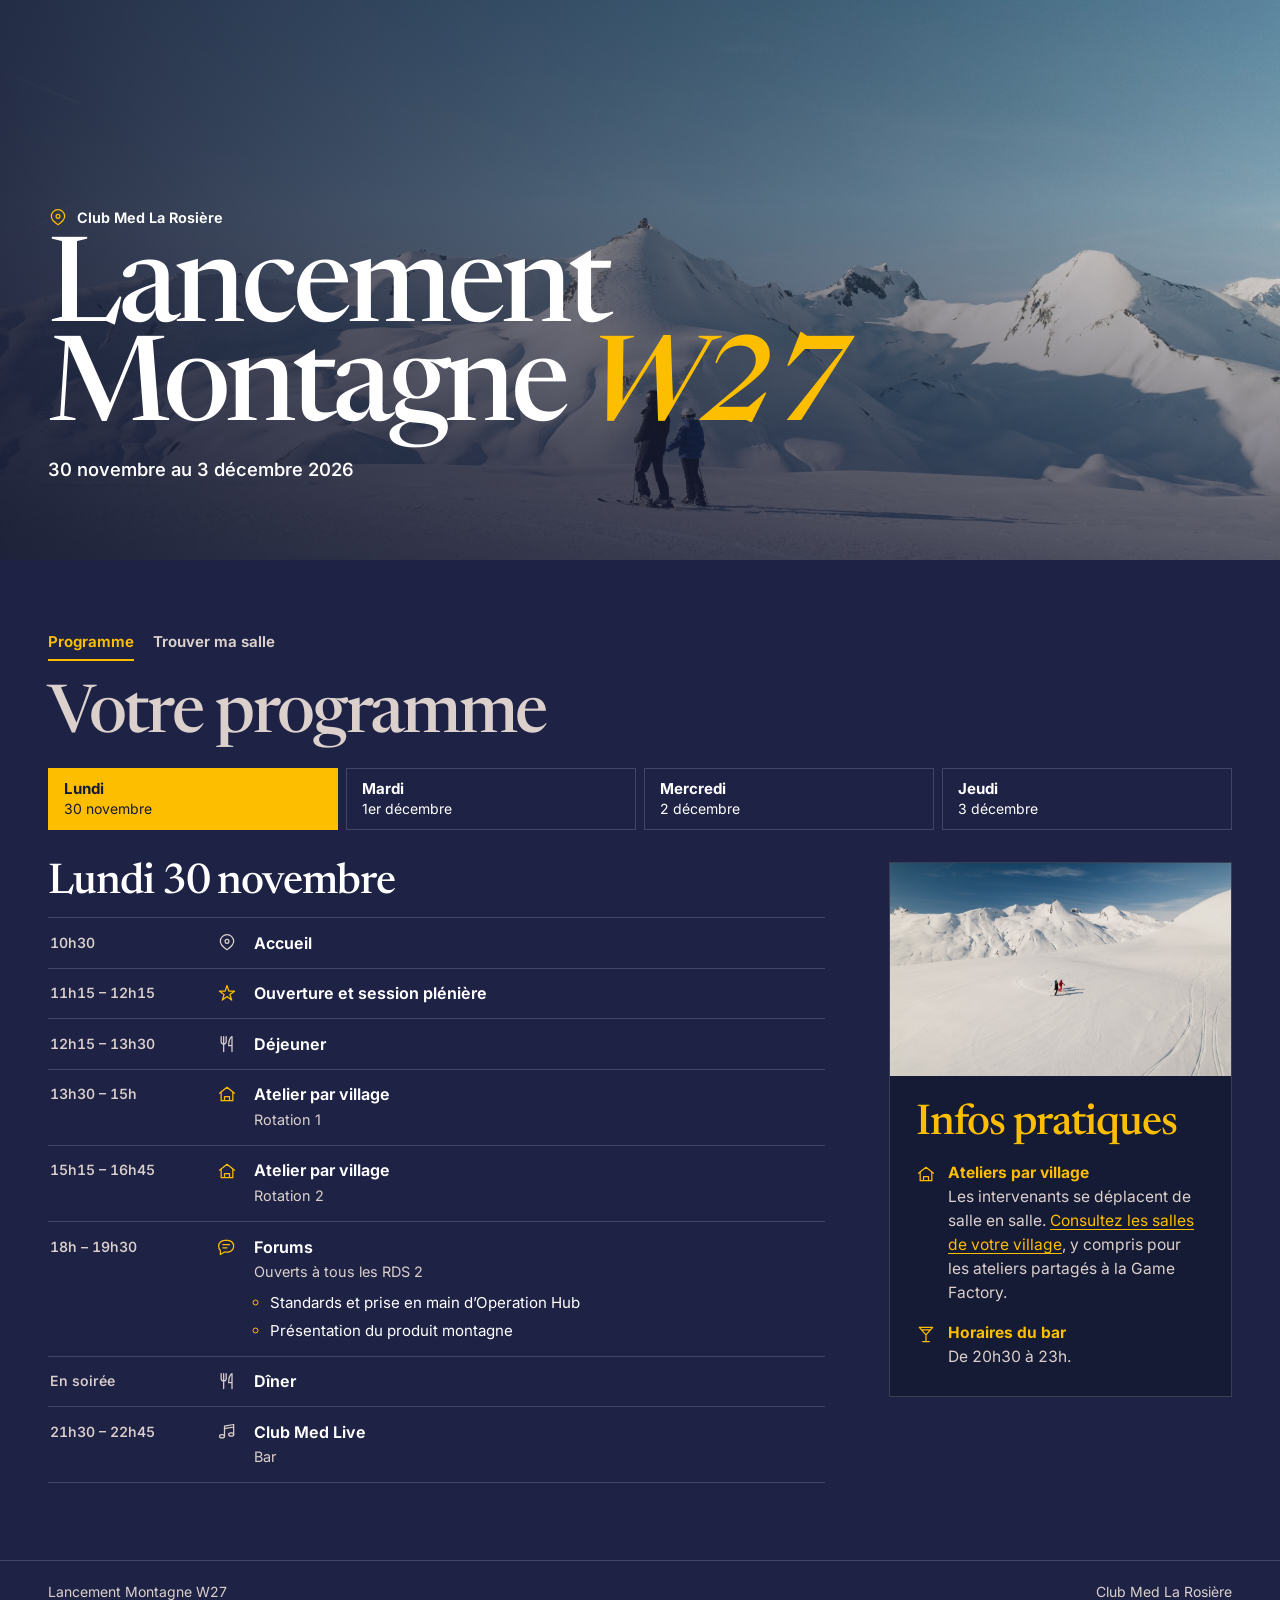
==== commit d05a19a9: "Add files via upload" ====
--- a/index.html
+++ b/index.html
@@ -22,7 +22,7 @@
     <h2 class="section-title">Votre programme</h2>
     <nav class="day-nav" aria-label="Choisir un jour"><a href="#30-novembre" aria-label="Lundi 30 novembre"><strong>Lundi</strong><span class="date-full">30 novembre</span><span class="date-short" aria-hidden="true">30 nov.</span></a><a href="#1-decembre" aria-label="Mardi 1er décembre"><strong>Mardi</strong><span class="date-full">1er décembre</span><span class="date-short" aria-hidden="true">1er déc.</span></a><a href="#2-decembre" aria-label="Mercredi 2 décembre"><strong>Mercredi</strong><span class="date-full">2 décembre</span><span class="date-short" aria-hidden="true">2 déc.</span></a><a href="#3-decembre" aria-label="Jeudi 3 décembre"><strong>Jeudi</strong><span class="date-full">3 décembre</span><span class="date-short" aria-hidden="true">3 déc.</span></a></nav>
     <div class="layout">
-      <div class="schedule"><section id="30-novembre" class="day" aria-labelledby="heading-30-novembre"><h2 id="heading-30-novembre">Lundi 30 novembre</h2><ol class="slots"><li class="slot"><span class="time">10h30</span></span><svg class="icon slot-icon" aria-hidden="true" focusable="false" viewbox="0 0 24 24"><use href="#icon-pin"></use></svg><div><h3>Accueil</h3></div></li><li class="slot emphasis"><span class="time">11h15 – 12h15</span></span><svg class="icon slot-icon" aria-hidden="true" focusable="false" viewbox="0 0 24 24"><use href="#icon-event"></use></svg><div><h3>Ouverture et session plénière</h3></div></li><li class="slot"><span class="time">12h15 – 13h30</span></span><svg class="icon slot-icon" aria-hidden="true" focusable="false" viewbox="0 0 24 24"><use href="#icon-meal"></use></svg><div><h3>Déjeuner</h3></div></li><li class="slot emphasis"><span class="time">13h30 – 15h</span></span><svg class="icon slot-icon" aria-hidden="true" focusable="false" viewbox="0 0 24 24"><use href="#icon-village"></use></svg><div><h3>Atelier par village</h3><p>Rotation 1 · dont Game Factory</p></div></li><li class="slot emphasis"><span class="time">15h15 – 16h45</span></span><svg class="icon slot-icon" aria-hidden="true" focusable="false" viewbox="0 0 24 24"><use href="#icon-village"></use></svg><div><h3>Atelier par village</h3><p>Rotation 2</p></div></li><li class="slot emphasis"><span class="time">18h – 19h30</span></span><svg class="icon slot-icon" aria-hidden="true" focusable="false" viewbox="0 0 24 24"><use href="#icon-forum"></use></svg><div><h3>Forums</h3><p>Ouverts à tous les RDS 2</p><ul class="forum-themes"><li>Standards et prise en main d’Operation Hub</li><li>Présentation du produit montagne</li></ul></div></li><li class="slot"><span class="time">En soirée</span></span><svg class="icon slot-icon" aria-hidden="true" focusable="false" viewbox="0 0 24 24"><use href="#icon-meal"></use></svg><div><h3>Dîner</h3></div></li><li class="slot"><span class="time">21h30 – 22h45</span></span><svg class="icon slot-icon" aria-hidden="true" focusable="false" viewbox="0 0 24 24"><use href="#icon-music"></use></svg><div><h3>Club Med Live</h3><p>Bar</p></div></li></ol></section>
+      <div class="schedule"><section id="30-novembre" class="day" aria-labelledby="heading-30-novembre"><h2 id="heading-30-novembre">Lundi 30 novembre</h2><ol class="slots"><li class="slot"><span class="time">10h30</span></span><svg class="icon slot-icon" aria-hidden="true" focusable="false" viewbox="0 0 24 24"><use href="#icon-pin"></use></svg><div><h3>Accueil</h3></div></li><li class="slot emphasis"><span class="time">11h15 – 12h15</span></span><svg class="icon slot-icon" aria-hidden="true" focusable="false" viewbox="0 0 24 24"><use href="#icon-event"></use></svg><div><h3>Ouverture et session plénière</h3></div></li><li class="slot"><span class="time">12h15 – 13h30</span></span><svg class="icon slot-icon" aria-hidden="true" focusable="false" viewbox="0 0 24 24"><use href="#icon-meal"></use></svg><div><h3>Déjeuner</h3></div></li><li class="slot emphasis"><span class="time">13h30 – 15h</span></span><svg class="icon slot-icon" aria-hidden="true" focusable="false" viewbox="0 0 24 24"><use href="#icon-village"></use></svg><div><h3>Atelier par village</h3><p>Rotation 1</p></div></li><li class="slot emphasis"><span class="time">15h15 – 16h45</span></span><svg class="icon slot-icon" aria-hidden="true" focusable="false" viewbox="0 0 24 24"><use href="#icon-village"></use></svg><div><h3>Atelier par village</h3><p>Rotation 2</p></div></li><li class="slot emphasis"><span class="time">18h – 19h30</span></span><svg class="icon slot-icon" aria-hidden="true" focusable="false" viewbox="0 0 24 24"><use href="#icon-forum"></use></svg><div><h3>Forums</h3><p>Ouverts à tous les RDS 2</p><ul class="forum-themes"><li>Standards et prise en main d’Operation Hub</li><li>Présentation du produit montagne</li></ul></div></li><li class="slot"><span class="time">En soirée</span></span><svg class="icon slot-icon" aria-hidden="true" focusable="false" viewbox="0 0 24 24"><use href="#icon-meal"></use></svg><div><h3>Dîner</h3></div></li><li class="slot"><span class="time">21h30 – 22h45</span></span><svg class="icon slot-icon" aria-hidden="true" focusable="false" viewbox="0 0 24 24"><use href="#icon-music"></use></svg><div><h3>Club Med Live</h3><p>Bar</p></div></li></ol></section>
 <section id="1-decembre" class="day" aria-labelledby="heading-1-decembre"><h2 id="heading-1-decembre">Mardi 1er décembre</h2><ol class="slots"><li class="slot emphasis"><span class="time">8h30 – 10h</span></span><svg class="icon slot-icon" aria-hidden="true" focusable="false" viewbox="0 0 24 24"><use href="#icon-workshop"></use></svg><div><h3>Atelier par filière</h3><p>Bloc 1</p></div></li><li class="slot emphasis"><span class="time">10h15 – 11h45</span></span><svg class="icon slot-icon" aria-hidden="true" focusable="false" viewbox="0 0 24 24"><use href="#icon-workshop"></use></svg><div><h3>Atelier par filière</h3><p>Bloc 2</p></div></li><li class="slot"><span class="time">12h – 13h30</span></span><svg class="icon slot-icon" aria-hidden="true" focusable="false" viewbox="0 0 24 24"><use href="#icon-meal"></use></svg><div><h3>Déjeuner</h3></div></li><li class="slot emphasis"><span class="time">13h30 – 15h</span></span><svg class="icon slot-icon" aria-hidden="true" focusable="false" viewbox="0 0 24 24"><use href="#icon-village"></use></svg><div><h3>Atelier par village</h3><p>Rotation 3</p></div></li><li class="slot emphasis"><span class="time">15h15 – 16h45</span></span><svg class="icon slot-icon" aria-hidden="true" focusable="false" viewbox="0 0 24 24"><use href="#icon-village"></use></svg><div><h3>Atelier par village</h3><p>Rotation 4</p></div></li><li class="slot"><span class="time">16h30 – 18h</span></span><svg class="icon slot-icon" aria-hidden="true" focusable="false" viewbox="0 0 24 24"><use href="#icon-event"></use></svg><div><h3>Afterwork HYROX · Parcours PEAK</h3><p>Théâtre · horaire à confirmer</p></div></li><li class="slot emphasis"><span class="time">18h – 19h30</span></span><svg class="icon slot-icon" aria-hidden="true" focusable="false" viewbox="0 0 24 24"><use href="#icon-forum"></use></svg><div><h3>Forums</h3><p>Ouverts à tous les RDS 2</p><ul class="forum-themes"><li>Standards et prise en main d’Operation Hub</li><li>Responsabilité pénale du manager et conséquences des délégations de pouvoirs</li></ul></div></li><li class="slot"><span class="time">En soirée</span></span><svg class="icon slot-icon" aria-hidden="true" focusable="false" viewbox="0 0 24 24"><use href="#icon-meal"></use></svg><div><h3>Dîner</h3></div></li><li class="slot"><span class="time">20h30 – 21h30</span></span><svg class="icon slot-icon" aria-hidden="true" focusable="false" viewbox="0 0 24 24"><use href="#icon-music"></use></svg><div><h3>Club Med Live</h3><p>Bar</p></div></li><li class="slot"><span class="time">21h30</span></span><svg class="icon slot-icon" aria-hidden="true" focusable="false" viewbox="0 0 24 24"><use href="#icon-event"></use></svg><div><h3>Première du spectacle Millenium</h3><p>Théâtre</p></div></li></ol></section>
 <section id="2-decembre" class="day" aria-labelledby="heading-2-decembre"><h2 id="heading-2-decembre">Mercredi 2 décembre</h2><ol class="slots"><li class="slot emphasis"><span class="time">8h30 – 10h</span></span><svg class="icon slot-icon" aria-hidden="true" focusable="false" viewbox="0 0 24 24"><use href="#icon-workshop"></use></svg><div><h3>Atelier par filière</h3><p>Bloc 3</p></div></li><li class="slot emphasis"><span class="time">10h15 – 11h45</span></span><svg class="icon slot-icon" aria-hidden="true" focusable="false" viewbox="0 0 24 24"><use href="#icon-village"></use></svg><div><h3>Atelier par village</h3><p>Rotation 5</p></div></li><li class="slot"><span class="time">12h – 13h30</span></span><svg class="icon slot-icon" aria-hidden="true" focusable="false" viewbox="0 0 24 24"><use href="#icon-meal"></use></svg><div><h3>Déjeuner</h3></div></li><li class="slot emphasis"><span class="time">13h30 – 15h</span></span><svg class="icon slot-icon" aria-hidden="true" focusable="false" viewbox="0 0 24 24"><use href="#icon-village"></use></svg><div><h3>Atelier par village</h3><p>Rotation 6</p></div></li><li class="slot emphasis"><span class="time">15h15 – 16h45</span></span><svg class="icon slot-icon" aria-hidden="true" focusable="false" viewbox="0 0 24 24"><use href="#icon-village"></use></svg><div><h3>Atelier par village</h3><p>Rotation 7</p></div></li><li class="slot"><span class="time">16h30 – 18h</span></span><svg class="icon slot-icon" aria-hidden="true" focusable="false" viewbox="0 0 24 24"><use href="#icon-event"></use></svg><div><h3>Afterwork Dift Fondation</h3><p>Théâtre · horaire à confirmer</p></div></li><li class="slot emphasis"><span class="time">18h – 19h30</span></span><svg class="icon slot-icon" aria-hidden="true" focusable="false" viewbox="0 0 24 24"><use href="#icon-forum"></use></svg><div><h3>Forums</h3><p>Ouverts à tous les RDS 2</p><ul class="forum-themes"><li>Responsabilité pénale du manager et conséquences des délégations de pouvoirs</li><li>Questions-réponses de l’atelier village RH</li></ul></div></li><li class="slot"><span class="time">En soirée</span></span><svg class="icon slot-icon" aria-hidden="true" focusable="false" viewbox="0 0 24 24"><use href="#icon-meal"></use></svg><div><h3>Dîner</h3></div></li><li class="slot"><span class="time">20h</span></span><svg class="icon slot-icon" aria-hidden="true" focusable="false" viewbox="0 0 24 24"><use href="#icon-music"></use></svg><div><h3>Happening Live</h3><p>Restaurant</p></div></li><li class="slot"><span class="time">20h30 – 21h30</span></span><svg class="icon slot-icon" aria-hidden="true" focusable="false" viewbox="0 0 24 24"><use href="#icon-music"></use></svg><div><h3>DJ Live</h3><p>Bar</p></div></li><li class="slot"><span class="time">21h30 – 22h30</span></span><svg class="icon slot-icon" aria-hidden="true" focusable="false" viewbox="0 0 24 24"><use href="#icon-music"></use></svg><div><h3>Club Med Live</h3><p>Bar</p></div></li></ol></section>
 <section id="3-decembre" class="day" aria-labelledby="heading-3-decembre"><h2 id="heading-3-decembre">Jeudi 3 décembre</h2><ol class="slots"><li class="slot emphasis"><span class="time">8h30 – 10h</span></span><svg class="icon slot-icon" aria-hidden="true" focusable="false" viewbox="0 0 24 24"><use href="#icon-workshop"></use></svg><div><h3>Atelier par filière</h3><p>Bloc 4 · Partage de bonnes pratiques</p></div></li><li class="slot emphasis"><span class="time">10h15 – 11h45</span></span><svg class="icon slot-icon" aria-hidden="true" focusable="false" viewbox="0 0 24 24"><use href="#icon-village"></use></svg><div><h3>Atelier par village</h3><p>Rotation 8 · dont Game Factory</p></div></li><li class="slot emphasis"><span class="time">12h – 12h30</span></span><svg class="icon slot-icon" aria-hidden="true" focusable="false" viewbox="0 0 24 24"><use href="#icon-event"></use></svg><div><h3>Clôture du séminaire</h3></div></li><li class="slot"><span class="time">12h30 – 13h30</span></span><svg class="icon slot-icon" aria-hidden="true" focusable="false" viewbox="0 0 24 24"><use href="#icon-meal"></use></svg><div><h3>Déjeuner et départs</h3></div></li></ol></section></div>
--- a/style.css
+++ b/style.css
@@ -217,3 +217,5 @@
   cursor: pointer;
 }
 .village-picker summary:focus-visible { outline: 2px solid var(--yellow); outline-offset: 2px; }
+
+.session-note { margin-top: .3rem; color: var(--yellow); font-size: .9rem; }
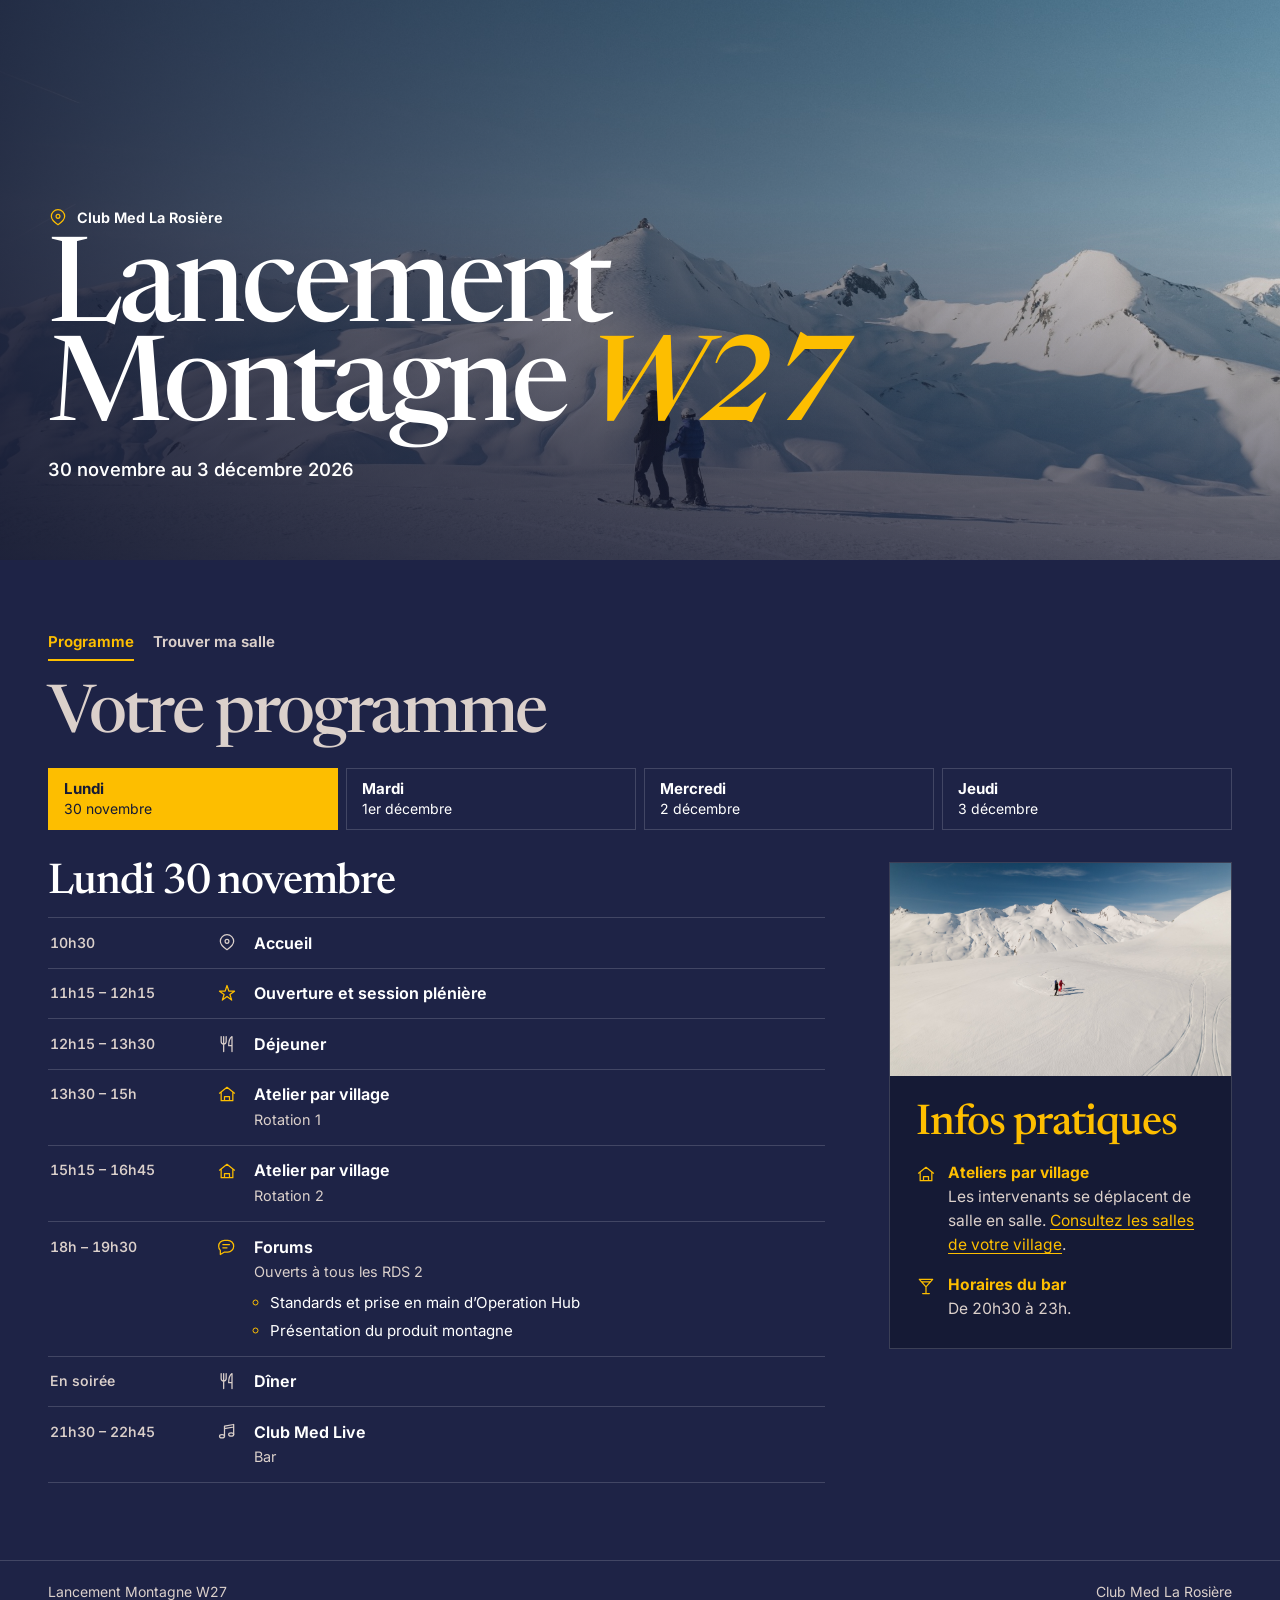
==== commit fd8eefb0: "Add files via upload" ====
--- a/index.html
+++ b/index.html
@@ -25,12 +25,12 @@
       <div class="schedule"><section id="30-novembre" class="day" aria-labelledby="heading-30-novembre"><h2 id="heading-30-novembre">Lundi 30 novembre</h2><ol class="slots"><li class="slot"><span class="time">10h30</span></span><svg class="icon slot-icon" aria-hidden="true" focusable="false" viewbox="0 0 24 24"><use href="#icon-pin"></use></svg><div><h3>Accueil</h3></div></li><li class="slot emphasis"><span class="time">11h15 – 12h15</span></span><svg class="icon slot-icon" aria-hidden="true" focusable="false" viewbox="0 0 24 24"><use href="#icon-event"></use></svg><div><h3>Ouverture et session plénière</h3></div></li><li class="slot"><span class="time">12h15 – 13h30</span></span><svg class="icon slot-icon" aria-hidden="true" focusable="false" viewbox="0 0 24 24"><use href="#icon-meal"></use></svg><div><h3>Déjeuner</h3></div></li><li class="slot emphasis"><span class="time">13h30 – 15h</span></span><svg class="icon slot-icon" aria-hidden="true" focusable="false" viewbox="0 0 24 24"><use href="#icon-village"></use></svg><div><h3>Atelier par village</h3><p>Rotation 1</p></div></li><li class="slot emphasis"><span class="time">15h15 – 16h45</span></span><svg class="icon slot-icon" aria-hidden="true" focusable="false" viewbox="0 0 24 24"><use href="#icon-village"></use></svg><div><h3>Atelier par village</h3><p>Rotation 2</p></div></li><li class="slot emphasis"><span class="time">18h – 19h30</span></span><svg class="icon slot-icon" aria-hidden="true" focusable="false" viewbox="0 0 24 24"><use href="#icon-forum"></use></svg><div><h3>Forums</h3><p>Ouverts à tous les RDS 2</p><ul class="forum-themes"><li>Standards et prise en main d’Operation Hub</li><li>Présentation du produit montagne</li></ul></div></li><li class="slot"><span class="time">En soirée</span></span><svg class="icon slot-icon" aria-hidden="true" focusable="false" viewbox="0 0 24 24"><use href="#icon-meal"></use></svg><div><h3>Dîner</h3></div></li><li class="slot"><span class="time">21h30 – 22h45</span></span><svg class="icon slot-icon" aria-hidden="true" focusable="false" viewbox="0 0 24 24"><use href="#icon-music"></use></svg><div><h3>Club Med Live</h3><p>Bar</p></div></li></ol></section>
 <section id="1-decembre" class="day" aria-labelledby="heading-1-decembre"><h2 id="heading-1-decembre">Mardi 1er décembre</h2><ol class="slots"><li class="slot emphasis"><span class="time">8h30 – 10h</span></span><svg class="icon slot-icon" aria-hidden="true" focusable="false" viewbox="0 0 24 24"><use href="#icon-workshop"></use></svg><div><h3>Atelier par filière</h3><p>Bloc 1</p></div></li><li class="slot emphasis"><span class="time">10h15 – 11h45</span></span><svg class="icon slot-icon" aria-hidden="true" focusable="false" viewbox="0 0 24 24"><use href="#icon-workshop"></use></svg><div><h3>Atelier par filière</h3><p>Bloc 2</p></div></li><li class="slot"><span class="time">12h – 13h30</span></span><svg class="icon slot-icon" aria-hidden="true" focusable="false" viewbox="0 0 24 24"><use href="#icon-meal"></use></svg><div><h3>Déjeuner</h3></div></li><li class="slot emphasis"><span class="time">13h30 – 15h</span></span><svg class="icon slot-icon" aria-hidden="true" focusable="false" viewbox="0 0 24 24"><use href="#icon-village"></use></svg><div><h3>Atelier par village</h3><p>Rotation 3</p></div></li><li class="slot emphasis"><span class="time">15h15 – 16h45</span></span><svg class="icon slot-icon" aria-hidden="true" focusable="false" viewbox="0 0 24 24"><use href="#icon-village"></use></svg><div><h3>Atelier par village</h3><p>Rotation 4</p></div></li><li class="slot"><span class="time">16h30 – 18h</span></span><svg class="icon slot-icon" aria-hidden="true" focusable="false" viewbox="0 0 24 24"><use href="#icon-event"></use></svg><div><h3>Afterwork HYROX · Parcours PEAK</h3><p>Théâtre · horaire à confirmer</p></div></li><li class="slot emphasis"><span class="time">18h – 19h30</span></span><svg class="icon slot-icon" aria-hidden="true" focusable="false" viewbox="0 0 24 24"><use href="#icon-forum"></use></svg><div><h3>Forums</h3><p>Ouverts à tous les RDS 2</p><ul class="forum-themes"><li>Standards et prise en main d’Operation Hub</li><li>Responsabilité pénale du manager et conséquences des délégations de pouvoirs</li></ul></div></li><li class="slot"><span class="time">En soirée</span></span><svg class="icon slot-icon" aria-hidden="true" focusable="false" viewbox="0 0 24 24"><use href="#icon-meal"></use></svg><div><h3>Dîner</h3></div></li><li class="slot"><span class="time">20h30 – 21h30</span></span><svg class="icon slot-icon" aria-hidden="true" focusable="false" viewbox="0 0 24 24"><use href="#icon-music"></use></svg><div><h3>Club Med Live</h3><p>Bar</p></div></li><li class="slot"><span class="time">21h30</span></span><svg class="icon slot-icon" aria-hidden="true" focusable="false" viewbox="0 0 24 24"><use href="#icon-event"></use></svg><div><h3>Première du spectacle Millenium</h3><p>Théâtre</p></div></li></ol></section>
 <section id="2-decembre" class="day" aria-labelledby="heading-2-decembre"><h2 id="heading-2-decembre">Mercredi 2 décembre</h2><ol class="slots"><li class="slot emphasis"><span class="time">8h30 – 10h</span></span><svg class="icon slot-icon" aria-hidden="true" focusable="false" viewbox="0 0 24 24"><use href="#icon-workshop"></use></svg><div><h3>Atelier par filière</h3><p>Bloc 3</p></div></li><li class="slot emphasis"><span class="time">10h15 – 11h45</span></span><svg class="icon slot-icon" aria-hidden="true" focusable="false" viewbox="0 0 24 24"><use href="#icon-village"></use></svg><div><h3>Atelier par village</h3><p>Rotation 5</p></div></li><li class="slot"><span class="time">12h – 13h30</span></span><svg class="icon slot-icon" aria-hidden="true" focusable="false" viewbox="0 0 24 24"><use href="#icon-meal"></use></svg><div><h3>Déjeuner</h3></div></li><li class="slot emphasis"><span class="time">13h30 – 15h</span></span><svg class="icon slot-icon" aria-hidden="true" focusable="false" viewbox="0 0 24 24"><use href="#icon-village"></use></svg><div><h3>Atelier par village</h3><p>Rotation 6</p></div></li><li class="slot emphasis"><span class="time">15h15 – 16h45</span></span><svg class="icon slot-icon" aria-hidden="true" focusable="false" viewbox="0 0 24 24"><use href="#icon-village"></use></svg><div><h3>Atelier par village</h3><p>Rotation 7</p></div></li><li class="slot"><span class="time">16h30 – 18h</span></span><svg class="icon slot-icon" aria-hidden="true" focusable="false" viewbox="0 0 24 24"><use href="#icon-event"></use></svg><div><h3>Afterwork Dift Fondation</h3><p>Théâtre · horaire à confirmer</p></div></li><li class="slot emphasis"><span class="time">18h – 19h30</span></span><svg class="icon slot-icon" aria-hidden="true" focusable="false" viewbox="0 0 24 24"><use href="#icon-forum"></use></svg><div><h3>Forums</h3><p>Ouverts à tous les RDS 2</p><ul class="forum-themes"><li>Responsabilité pénale du manager et conséquences des délégations de pouvoirs</li><li>Questions-réponses de l’atelier village RH</li></ul></div></li><li class="slot"><span class="time">En soirée</span></span><svg class="icon slot-icon" aria-hidden="true" focusable="false" viewbox="0 0 24 24"><use href="#icon-meal"></use></svg><div><h3>Dîner</h3></div></li><li class="slot"><span class="time">20h</span></span><svg class="icon slot-icon" aria-hidden="true" focusable="false" viewbox="0 0 24 24"><use href="#icon-music"></use></svg><div><h3>Happening Live</h3><p>Restaurant</p></div></li><li class="slot"><span class="time">20h30 – 21h30</span></span><svg class="icon slot-icon" aria-hidden="true" focusable="false" viewbox="0 0 24 24"><use href="#icon-music"></use></svg><div><h3>DJ Live</h3><p>Bar</p></div></li><li class="slot"><span class="time">21h30 – 22h30</span></span><svg class="icon slot-icon" aria-hidden="true" focusable="false" viewbox="0 0 24 24"><use href="#icon-music"></use></svg><div><h3>Club Med Live</h3><p>Bar</p></div></li></ol></section>
-<section id="3-decembre" class="day" aria-labelledby="heading-3-decembre"><h2 id="heading-3-decembre">Jeudi 3 décembre</h2><ol class="slots"><li class="slot emphasis"><span class="time">8h30 – 10h</span></span><svg class="icon slot-icon" aria-hidden="true" focusable="false" viewbox="0 0 24 24"><use href="#icon-workshop"></use></svg><div><h3>Atelier par filière</h3><p>Bloc 4 · Partage de bonnes pratiques</p></div></li><li class="slot emphasis"><span class="time">10h15 – 11h45</span></span><svg class="icon slot-icon" aria-hidden="true" focusable="false" viewbox="0 0 24 24"><use href="#icon-village"></use></svg><div><h3>Atelier par village</h3><p>Rotation 8 · dont Game Factory</p></div></li><li class="slot emphasis"><span class="time">12h – 12h30</span></span><svg class="icon slot-icon" aria-hidden="true" focusable="false" viewbox="0 0 24 24"><use href="#icon-event"></use></svg><div><h3>Clôture du séminaire</h3></div></li><li class="slot"><span class="time">12h30 – 13h30</span></span><svg class="icon slot-icon" aria-hidden="true" focusable="false" viewbox="0 0 24 24"><use href="#icon-meal"></use></svg><div><h3>Déjeuner et départs</h3></div></li></ol></section></div>
+<section id="3-decembre" class="day" aria-labelledby="heading-3-decembre"><h2 id="heading-3-decembre">Jeudi 3 décembre</h2><ol class="slots"><li class="slot emphasis"><span class="time">8h30 – 10h</span></span><svg class="icon slot-icon" aria-hidden="true" focusable="false" viewbox="0 0 24 24"><use href="#icon-workshop"></use></svg><div><h3>Atelier par filière</h3><p>Bloc 4 · Partage de bonnes pratiques</p></div></li><li class="slot emphasis"><span class="time">10h15 – 11h45</span></span><svg class="icon slot-icon" aria-hidden="true" focusable="false" viewbox="0 0 24 24"><use href="#icon-village"></use></svg><div><h3>Atelier par village</h3><p>Rotation 8</p></div></li><li class="slot emphasis"><span class="time">12h – 12h30</span></span><svg class="icon slot-icon" aria-hidden="true" focusable="false" viewbox="0 0 24 24"><use href="#icon-event"></use></svg><div><h3>Clôture du séminaire</h3></div></li><li class="slot"><span class="time">12h30 – 13h30</span></span><svg class="icon slot-icon" aria-hidden="true" focusable="false" viewbox="0 0 24 24"><use href="#icon-meal"></use></svg><div><h3>Déjeuner et départs</h3></div></li></ol></section></div>
       <aside class="practical" aria-label="Informations pratiques">
         <img src="assets/sur-les-pistes.jpg" alt="Pistes enneigées à La Rosière" width="2048" height="1364" loading="lazy">
         <div class="practical-copy">
           <h2>Infos pratiques</h2>
-          <div class="practical-item"><svg class="icon" aria-hidden="true" focusable="false" viewbox="0 0 24 24"><use href="#icon-village"></use></svg><p><strong>Ateliers par village</strong><br>Les intervenants se déplacent de salle en salle. <a href="salles.html">Consultez les salles de votre village</a>, y compris pour les ateliers partagés à la Game Factory.</p>
+          <div class="practical-item"><svg class="icon" aria-hidden="true" focusable="false" viewbox="0 0 24 24"><use href="#icon-village"></use></svg><p><strong>Ateliers par village</strong><br>Les intervenants se déplacent de salle en salle. <a href="salles.html">Consultez les salles de votre village</a>.</p>
           </div><div class="practical-item"><svg class="icon" aria-hidden="true" focusable="false" viewbox="0 0 24 24"><use href="#icon-bar"></use></svg><p><strong>Horaires du bar</strong><br>De <span class="bar-hours">20h30 à 23h</span>.</p>
         </div></div>
       </aside>
